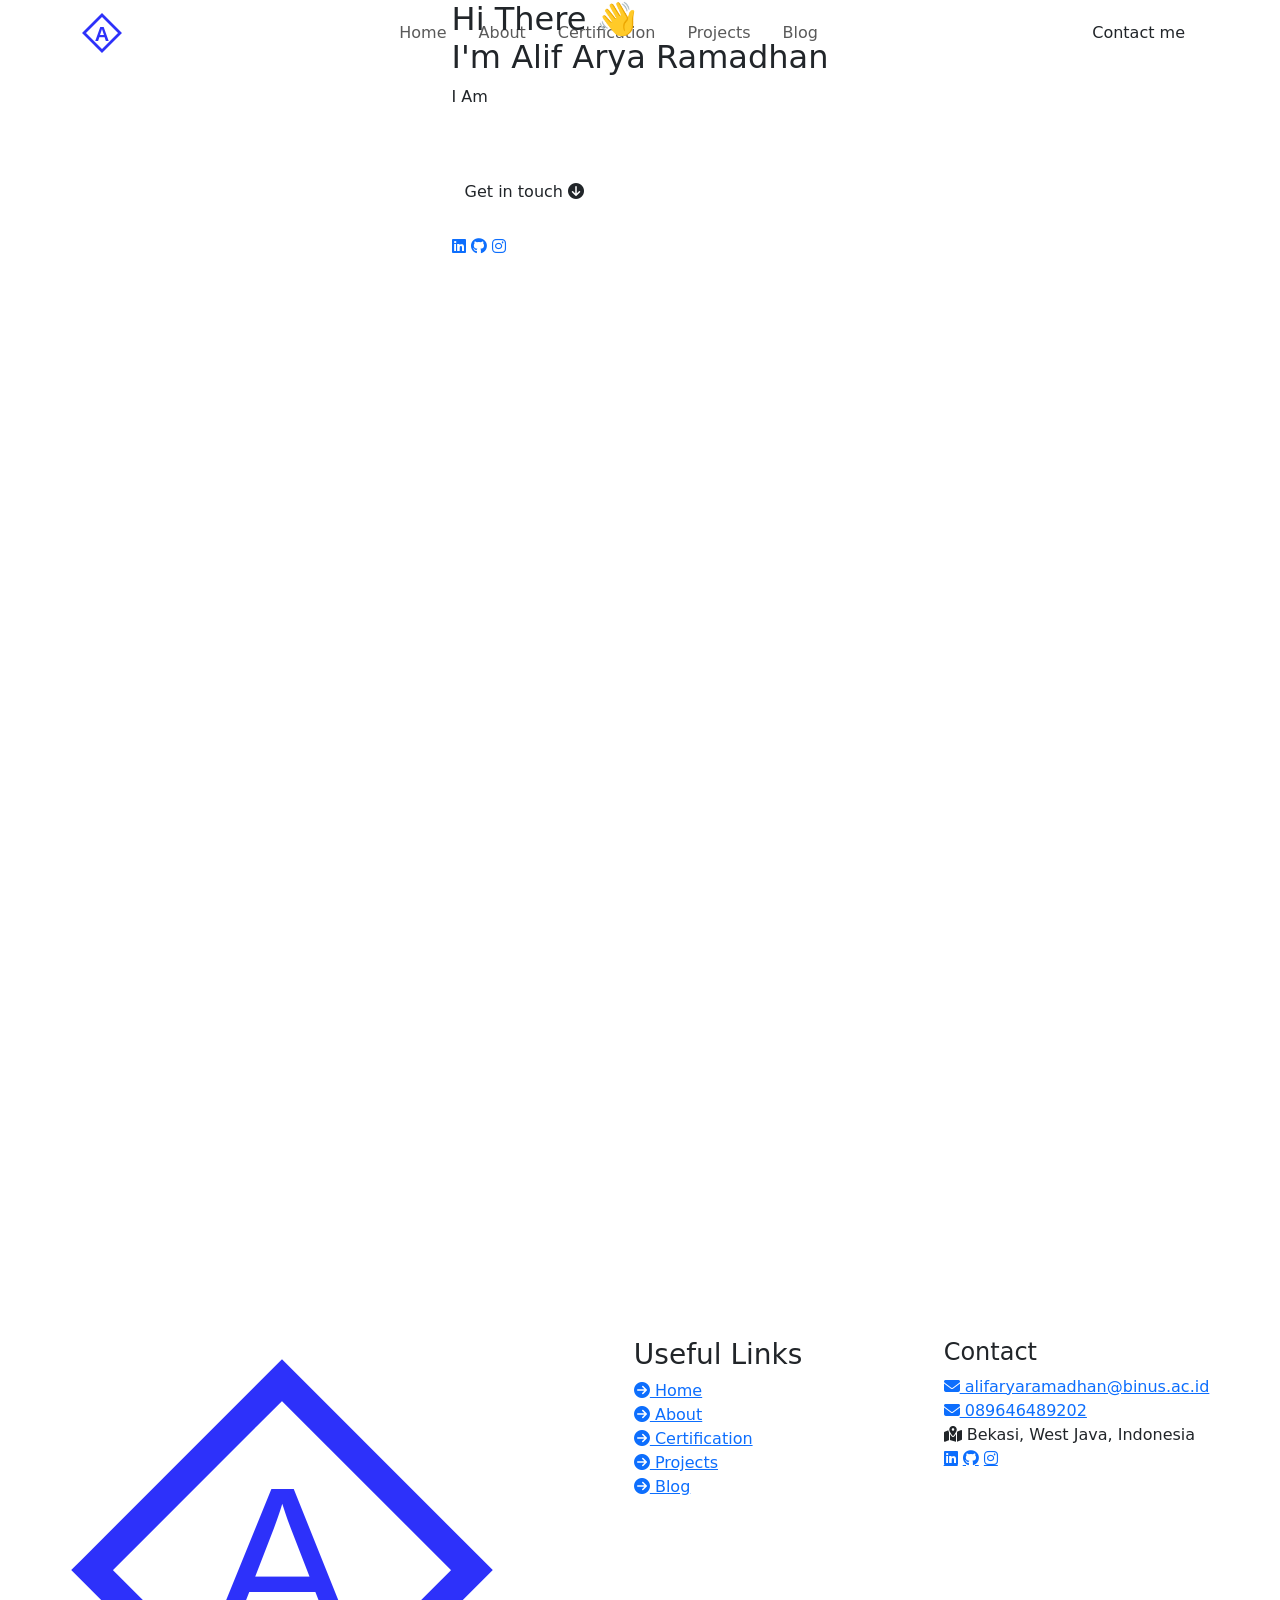
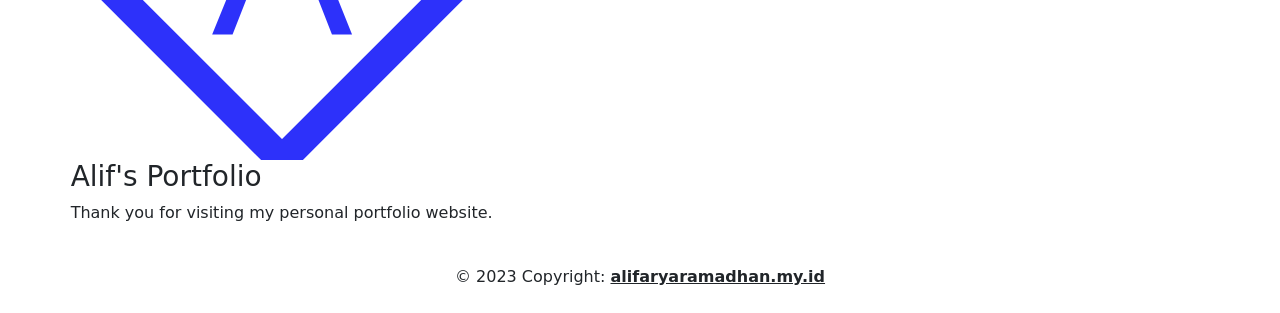
==== index.html @ 4ab0eb68 "Initial portfolio upload" ====
<!DOCTYPE html>
<html lang="en">
  <head>
    <meta charset="utf-8" />
    <meta name="viewport" content="width=device-width, initial-scale=1" />
    <meta
      name="keywords"
      content="Alifarya, Alif Arya, Ramadhan, portfolio, personal portfolio, portfolio design, portfolio website"
    />
    <meta
      name="description"
      content="Welcome to Alif's Portfolio. Front-End Web Developer, UI/UX Designer and Content Creator"
    />
    <link
      href="https://cdn.jsdelivr.net/npm/bootstrap@5.3.0-alpha1/dist/css/bootstrap.min.css"
      rel="stylesheet"
      integrity="sha384-GLhlTQ8iRABdZLl6O3oVMWSktQOp6b7In1Zl3/Jr59b6EGGoI1aFkw7cmDA6j6gD"
      crossorigin="anonymous"
    />
    <link rel="stylesheet" href="src/style.css" />
    <link
      rel="stylesheet"
      href="https://cdnjs.cloudflare.com/ajax/libs/font-awesome/6.2.1/css/all.min.css"
      integrity="sha512-MV7K8+y+gLIBoVD59lQIYicR65iaqukzvf/nwasF0nqhPay5w/9lJmVM2hMDcnK1OnMGCdVK+iQrJ7lzPJQd1w=="
      crossorigin="anonymous"
      referrerpolicy="no-referrer"
    />
    <link rel="stylesheet" href="https://unpkg.com/aos@next/dist/aos.css" />
    <link id="favicon" rel="shortcut icon" href="./assets/img/sdcicon.svg" />
    <title>Alif Arya Ramadhan</title>
  </head>
  <body class="click-trigger">
    <nav
      class="navbar d-flex w-100 position-fixed navbar-expand-lg navbar-light bg-transparent"
    >
      <div class="container">
        <a class="navbar-brand" href="">
          <svg
            id="icon-bg"
            width="40"
            height="40"
            viewBox="0 0 100 100"
            xmlns="http://www.w3.org/2000/svg"
          >
            <path
              id="icon-st"
              d="M5 50L50 5L95 50L50 95L5 50Z"
              stroke="#2D31FA"
              stroke-width="7"
              fill="white"
            />
            <text
              x="50%"
              y="58%"
              dominant-baseline="middle"
              text-anchor="middle"
              font-family="Arial"
              font-size="50"
              font-weight="bold"
              fill="#2D31FA"
            >
              A
            </text>
          </svg>
        </a>

        <button
          class="navbar-toggler position-relative collapsed"
          type="button"
          data-bs-toggle="collapse"
          data-bs-target="#navbarNav"
          aria-controls="navbarNav"
          aria-expanded="false"
          aria-label="Toggle navigation"
        >
          <span class="toggler-icon d-block top-bar"></span>
          <span class="toggler-icon d-block middle-bar"></span>
          <span class="toggler-icon d-block bottom-bar"></span>
        </button>
        <div class="collapse navbar-collapse" id="navbarNav">
          <ul class="navbar-nav mx-auto">
            <li class="nav-item mx-2">
              <a class="nav-link" href="#home">Home</a>
            </li>
            <li class="nav-item mx-2">
              <a class="nav-link" href="#about">About</a>
            </li>
            <li class="nav-item mx-2">
              <a class="nav-link" href="#certification">Certification</a>
            </li>
            <li class="nav-item mx-2">
              <a class="nav-link" href="#project">Projects</a>
            </li>
            <li class="nav-item mx-2">
              <a
                class="nav-link"
                target="_blank"
                href="https://blog.alifaryaramadhan.my.id"
                >Blog</a
              >
            </li>
          </ul>
          <form>
            <a
              class="btn"
              href="mailto:alif.ramadhan003@binus.ac.id"
              rel="noopener noreferrer"
              target="_blank"
              type="button"
              >Contact me</a
            >
          </form>
        </div>
      </div>
    </nav>

    <section
      class="home d-flex position-relative align-items-center justify-content-center"
      id="home"
    >
      <div id="particles-js" class="position-absolute"></div>
      <div class="content d-flex flex-wrap flex-row">
        <div class="intro">
          <h2>
            Hi There 👋<br />
            I'm
            <span>Alif</span>
            Arya Ramadhan
          </h2>
          <p>I Am <span class="typing-text"></span></p>
          <a href="#contact" class="btn mt-5 mb-0">
            <span>Get in touch</span>
            <i class="fas fa-arrow-circle-down"></i>
          </a>
          <div class="socials mt-4 position-relative">
            <ul class="social-icons my-0 px-0">
              <li class="d-inline-block">
                <a
                  class="linkedin d-inline-block"
                  aria-label="LinkedIn"
                  href="https://www.linkedin.com/in/alif-arya-ramadhan-743528249/"
                  target="_blank"
                >
                  <i class="fab fa-linkedin"></i>
                </a>
              </li>
              <li class="d-inline-block">
                <a
                  class="github d-inline-block"
                  aria-label="GitHub"
                  href="https://github.com/Alifarya31"
                  target="_blank"
                >
                  <i class="fab fa-github"></i>
                </a>
              </li>
              <li class="d-inline-block">
                <a
                  class="instagram d-inline-block"
                  aria-label="Instagram"
                  href="https://www.instagram.com/alifaryaramdhan"
                  target="_blank"
                >
                  <i class="fab fa-instagram"></i>
                </a>
              </li>
            </ul>
          </div>
        </div>
        <div class="image">
          <img draggable="false" src="assets/img/profile.png" alt="" />
        </div>
      </div>
    </section>

    <section class="about" id="about">
      <div class="container d-flex flex-column">
        <div class="title" data-aos="fade-down" data-aos-duration="1000">
          <h2 class="text-center">
            <i class="fas fa-user-alt"></i>
            About
            <span>Me</span>
          </h2>
        </div>
        <div class="content d-flex align-items-center justify-content-center">
          <div class="image" data-aos="fade-right" data-aos-duration="1000">
            <img src="assets/img/profile.png" draggable="false" />
          </div>
          <div class="intro" data-aos="fade-left" data-aos-duration="1000">
            <h3>I'm Alip</h3>
            <span class="tagline">Front-End Web Developer</span>
            <p>
              Now, I'm 19 years old. I'm based in Bekasi, West Java, Indonesia.
              I'm graduated from senior high school majoring in Software
              Engineering. I'm very passionate about improving my coding skills,
              UI/UX Design & developing websites. I'm working for myself and
              freelancing to improve my skills. I like creating interactive
              websites.
            </p>
            <div class="hire-me">
              <p>
                <span>
                  <i class="fa fa-envelope"></i>
                  Email :
                </span>
                alifaryaramadhan@binus.ac.id
              </p>
              <p>
                <span>
                  <i class="fa fa-map-marked"></i>
                  Place :
                </span>
                Bekasi, West Java, Indonesia
              </p>
            </div>
            <div class="cv-btn d-flex flex-column">
              <a href="#skills" class="btn btn-outline-primary">
                <span>Skills & Abilitties</span>
                <i class="fas fa-arrow-circle-down"></i>
              </a>
              <a href="#" class="btn btn-outline-primary">
                <span>Download CV</span>
                <i class="fas fa-download"></i>
              </a>
            </div>
          </div>
        </div>
      </div>
      <div class="skills d-flex flex-column" id="skills">
        <div class="container d-flex flex-column">
          <div class="title" data-aos="fade-down" data-aos-duration="1000">
            <h2>
              <i class="fas fa-laptop-code"></i>
              Skills & Abilitties
            </h2>
          </div>
          <div
            class="box d-flex flex-column align-items-center justify-content-center"
            data-aos="fade-left"
            data-aos-duration="1000"
          >
            <h3>Front-End Web <span>Developer</span></h3>
            <div class="image">
              <img
                draggable="false"
                src="assets/img/skills/icons8-html-5.svg"
                alt="HTML5"
              />
              <img
                draggable="false"
                src="assets/img/skills/icons8-css3.svg"
                alt="CSS3"
              />
              <img
                draggable="false"
                src="assets/img/skills/icons8-javascript.svg"
                alt="JS"
              />
              <img
                draggable="false"
                src="assets/img/skills/icons8-node-js.svg"
                alt="Node-JS"
              />
              <img
                draggable="false"
                src="assets/img/skills/icons8-bootstrap.svg"
                alt="Bootstrap"
              />
              <!-- <img
                draggable="false"
                src="assets/img/skills/icons8-sublime-text.svg"
                alt="Sublime-text"
              /> -->
              <img
                draggable="false"
                src="assets/img/skills/icons8-react.svg"
                alt="VSCode"
              />
              <img
                draggable="false"
                src="assets/img/skills/icons8-visual-studio.svg"
                alt="VSCode"
              />
              <img
                draggable="false"
                src="assets/img/skills/icons8-github.svg"
                alt="Github"
              />
              <img
                draggable="false"
                src="assets/img/skills/vercel.svg"
                alt=""
              />
              <img
                draggable="false"
                src="assets/img/skills/icons8-jquery.svg"
                alt=""
              />
            </div>
          </div>
          <div class="box" data-aos="fade-right" data-aos-duration="1000">
            <h3>UI/UX <span>Designer</span></h3>
            <div class="image">
              <img
                draggable="false"
                src="assets/img/skills/icons8-figma.svg"
                alt="Figma"
              />
              <!-- <img
                draggable="false"
                src="assets/img/skills/icons8-sketch.svg"
                alt="Sketch"
              /> -->
            </div>
          </div>
          <div class="box" data-aos="fade-left" data-aos-duration="1000">
            <h3>Content <span>Creator</span></h3>
            <div class="image">
              <!-- <img
                draggable="false"
                src="assets/img/skills/icons8-adobe-premiere-pro.svg"
                alt="Premiere Pro"
              /> -->
              <!-- <img
                draggable="false"
                src="assets/img/skills/icons8-adobe-photoshop.svg"
                alt="Photoshop"
              />
              <img
                draggable="false"
                src="assets/img/skills/icons8-youtube.svg"
                alt="Youtube"
              /> -->
              <img
                draggable="false"
                src="assets/img/skills/icons8-tiktok.svg"
                alt="Tiktok"
              />
            </div>
          </div>
        </div>
      </div>
    </section>
    <section
      class="certification d-flex flex-column align-items-center justify-content-center"
      id="certification"
    >
      <div class="title" data-aos="fade-down" data-aos-duration="1000">
        <h2 class="text-center">
          <i class="fa fa-certificate"></i>
          Certification
        </h2>
      </div>
      <div class="content d-flex flex-wrap justify-content-center">
        <!-- <div class="box" data-aos="zoom-in" data-aos-duration="2000"> <img
                draggable="false" src="assets/img/certification/uiux skillsacademy.jpg" alt=""/>
                <div class="description"> <h3> Designing the visual appearance of the website
                (UI Design) with Figma for website designers </h3> <p>By <span>Skill Academy x
                Prakerja</span> </p> <div class="credentials"> <a target="_blank"
                href="https://skillacademy.com/sertifikat/9Y4A6M5YDSZ72E"> view credentials <i
                class="fas fa-angle-right"></i> </a> </div> </div> </div> -->
      </div>
      <div class="loadmore-btn my-5" data-aos="fade-down">
        <a href="#certifications" class="btn btn-outline-primary">Load More </a>
      </div>
    </section>

    <section class="project" id="project">
      <div
        class="container d-flex flex-wrap justify-content-center align-items-center"
      >
        <div class="title" data-aos="fade-down" data-aos-duration="1000">
          <h2 class="text-center">
            <i class="fa fa-laptop-code"></i>
            Projects
          </h2>
        </div>
        <div
          class="content d-flex flex-row flex-wrap align-items-center justify-content-center"
          data-aos="fade-down"
        >
          <!-- <div class="cards"> <img draggable="false"
                    src="/assets/img/project/form.png" alt=""/> <div class="container"> <div
                    class="tag"> <h3>Form Website</h3> <h5>HTML & CSS</h5> </div> <div class="desc">
                    <p> This is my first project. I Learn in freecodecamp to make form website using
                    HTML & CSS </p> <div class="btns d-flex justify-content-sm-around"> <a
                    href="https://Alifarya31.github.io/Survey-Form/" class="btn" target="_blank">
                    <i class="fas fa-eye"></i> Demo</a > <a
                    href="https://github.com/Alifarya31/Survey-Form" class="btn" target="_blank">
                    <i class="fas fa-code"></i>Code</a > </div> </div> </div> </div> -->
        </div>
        <div class="viewall-btn d-flex my-5">
          <a href="#project" class="btn btn-outline-light" data-aos="fade-down">
            <span>View All</span>
            <i class="fas fa-angle-right"></i>
          </a>
        </div>
      </div>
    </section>

    <section
      id="contact"
      class="contact d-flex flex-column align-items-center justify-content-center text-center"
    >
      <h2 class="title" data-aos="fade-down" data-aos-duration="1000">
        Get In <span>Touch</span>
      </h2>
      <p data-aos="fade-down" data-aos-duration="1000">
        Although I’m not currently looking for any new opportunities, my inbox
        is always open. Whether you have a question or just want to say hi, I’ll
        try my best to get back to you!
      </p>
      <a
        data-aos="fade-down"
        data-aos-duration="1000"
        class="email-link btn btn-outline-primary"
        href="mailto:alifaryaramadhan@binus.ac.id"
        rel="noopener noreferrer"
        target="_blank"
        >Say Hello
        <i class="fa fa-envelope"></i>
      </a>
    </section>

    <footer id="footer" class="footer d-flex flex-column">
      <div class="top d-flex justify-content-sm-around">
        <div class="content d-flex flex-column">
          <img src="assets/img/sdcicon.svg" alt="sdcicon" />
          <h3>Alif's Portfolio</h3>
          <p>Thank you for visiting my personal portfolio website.</p>
        </div>
        <div class="content d-flex flex-column">
          <h3>Useful Links</h3>
          <a href="#home">
            <i class="fa fa-arrow-circle-right"></i>
            Home</a
          >
          <a href="#about">
            <i class="fa fa-arrow-circle-right"></i>
            About</a
          >
          <a href="#certification">
            <i class="fa fa-arrow-circle-right"></i>
            Certification</a
          >
          <a href="#project">
            <i class="fa fa-arrow-circle-right"></i>
            Projects</a
          >
          <a href="https://blog.alifaryaramadhan.my.id">
            <i class="fa fa-arrow-circle-right"></i>
            Blog</a
          >
        </div>
        <div class="content d-flex flex-column">
          <h4>Contact</h4>
          <a
            href="mailto:alif.ramadhan003@binus.ac.id"
            rel="noopener noreferrer"
            target="_blank"
          >
            <i class="fas fa-envelope"></i>
            alifaryaramadhan@binus.ac.id</a
          >
          <a
            href="https://wa.me/089646489202"
            rel="noopener noreferrer"
            target="_blank"
          >
            <i class="fas fa-envelope"></i>
            089646489202</a
          >
          <a>
            <i class="fas fa-map-marked-alt"></i>
            Bekasi, West Java, Indonesia
          </a>
          <div class="socials">
            <a
              href="https://www.linkedin.com/in/alif-arya-ramadhan-743528249/"
              class="fab fa-linkedin"
              aria-label="LinkedIn"
              target="_blank"
            ></a>
            <a
              href="https://github.com/alifarya31"
              class="fab fa-github"
              aria-label="GitHub"
              target="_blank"
            ></a>
            <a
              href="https://instagram.com/Alifaryaramdhan"
              class="fab fa-instagram"
              aria-label="Instagram"
              target="_blank"
            ></a>
          </div>
        </div>
      </div>
      <div class="bottom">
        <div class="text-center p-4">
          © 2023 Copyright:
          <a class="text-reset fw-bold" href="https://alifaryaramadhan.my.id/"
            >alifaryaramadhan.my.id</a
          >
        </div>
      </div>
    </footer>

    <!-- cdn script js-->
    <script
      src="https://cdnjs.cloudflare.com/ajax/libs/typed.js/2.0.5/typed.min.js"
      integrity="sha512-1KbKusm/hAtkX5FScVR5G36wodIMnVd/aP04af06iyQTkD17szAMGNmxfNH+tEuFp3Og/P5G32L1qEC47CZbUQ=="
      crossorigin="anonymous"
      referrerpolicy="no-referrer"
    ></script>
    <script
      src="https://cdn.jsdelivr.net/npm/bootstrap@5.3.0-alpha1/dist/js/bootstrap.bundle.min.js"
      integrity="sha384-w76AqPfDkMBDXo30jS1Sgez6pr3x5MlQ1ZAGC+nuZB+EYdgRZgiwxhTBTkF7CXvN"
      crossorigin="anonymous"
    ></script>
    <script
      src="https://code.jquery.com/jquery-3.6.3.js"
      integrity="sha256-nQLuAZGRRcILA+6dMBOvcRh5Pe310sBpanc6+QBmyVM="
      crossorigin="anonymous"
    ></script>
    <script src="https://unpkg.com/scrollreveal"></script>
    <script src="https://unpkg.com/aos@next/dist/aos.js"></script>

    <!-- main script js -->
    <script src="src/particle.js"></script>
    <script src="src/app.js"></script>
    <script src="src/script.js"></script>
  </body>
</html>
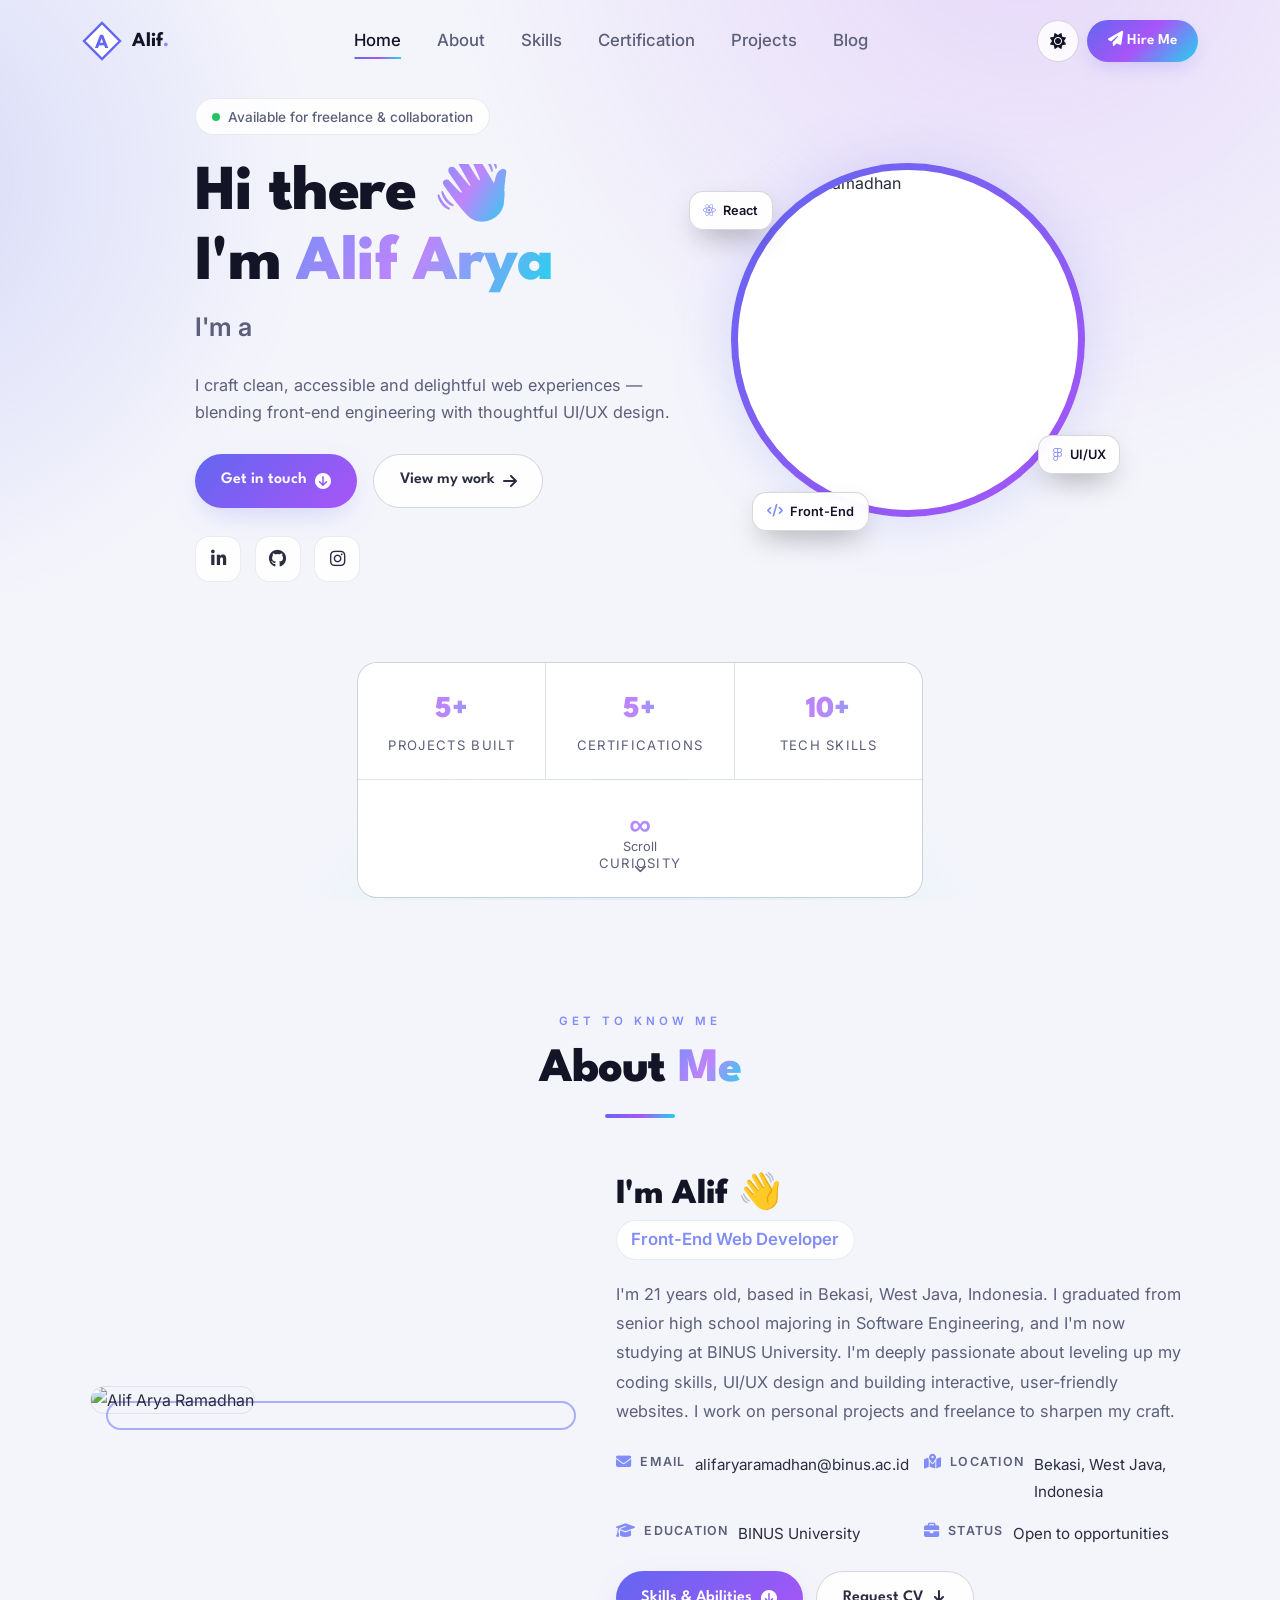
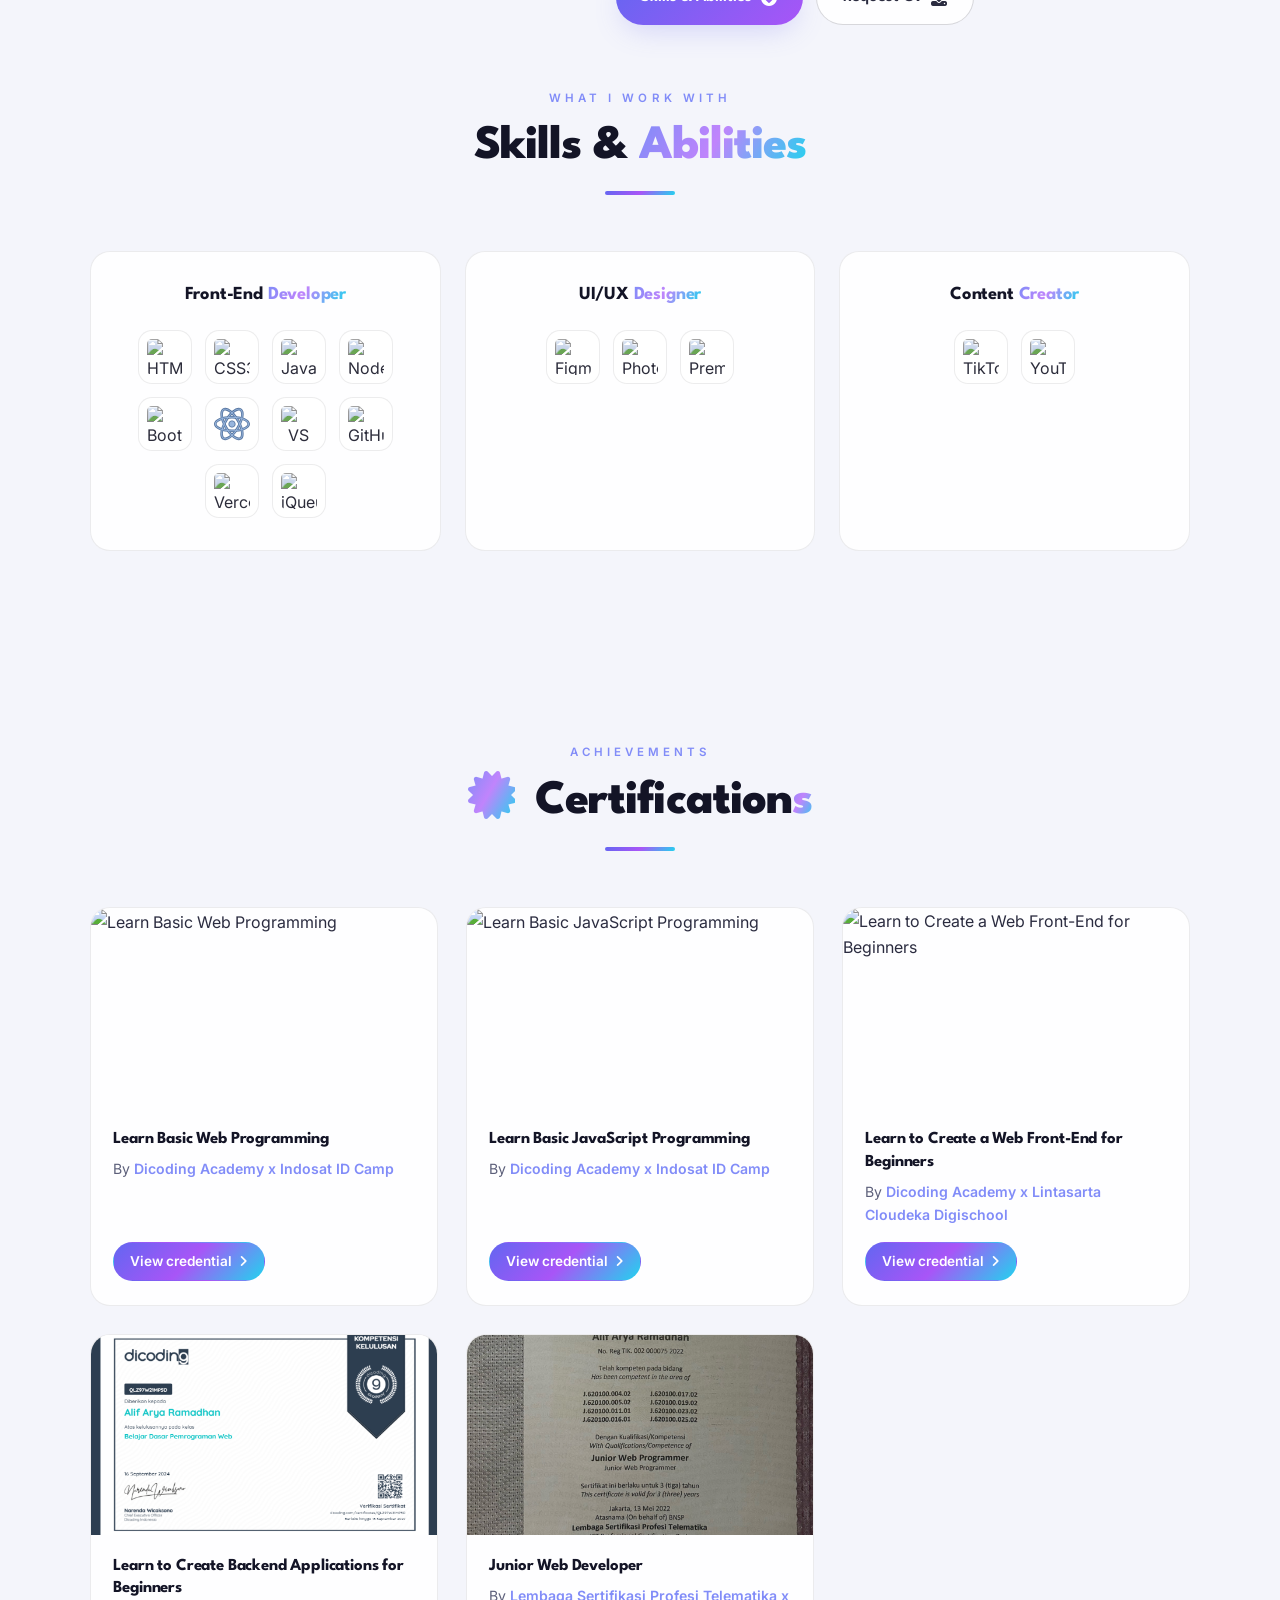
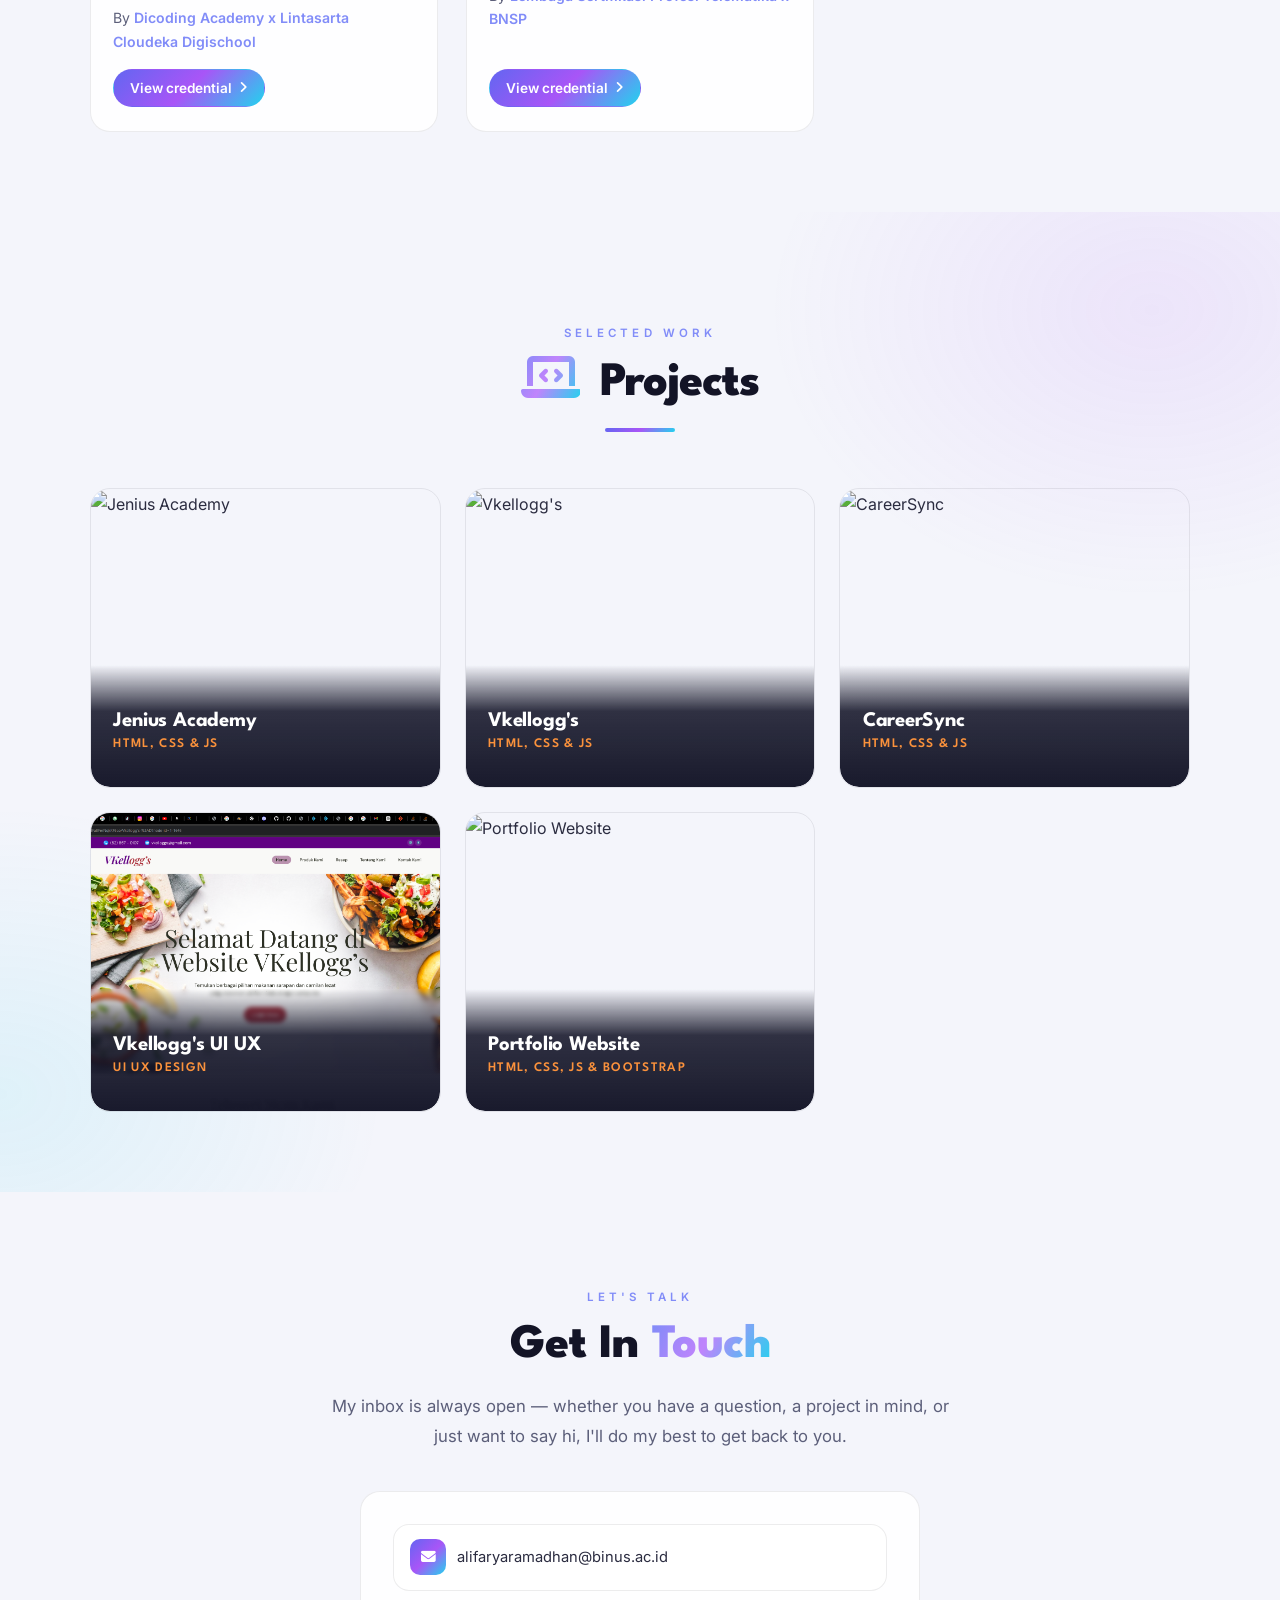
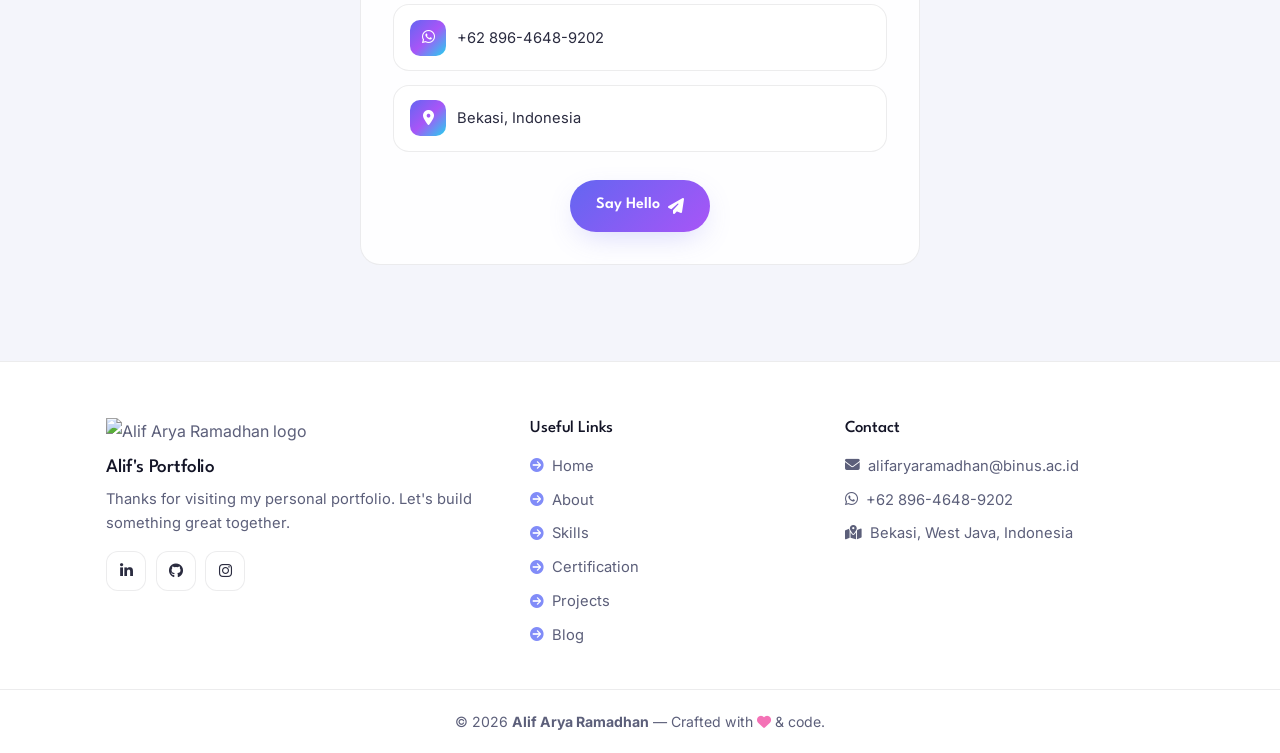
==== commit 6ee3f739: "Update konten, styling, dan data portofolio - Perubahan pada index.html, src/style.css, src/script.j" ====
--- a/index.html
+++ b/index.html
@@ -1,16 +1,24 @@
 <!DOCTYPE html>
-<html lang="en">
+<html lang="en" data-theme="dark">
   <head>
     <meta charset="utf-8" />
     <meta name="viewport" content="width=device-width, initial-scale=1" />
     <meta
       name="keywords"
-      content="Alifarya, Alif Arya, Ramadhan, portfolio, personal portfolio, portfolio design, portfolio website"
+      content="Alif Arya Ramadhan, Alifarya, portfolio, front-end developer, UI UX designer, content creator, web developer Indonesia"
     />
     <meta
       name="description"
-      content="Welcome to Alif's Portfolio. Front-End Web Developer, UI/UX Designer and Content Creator"
+      content="Alif Arya Ramadhan — Front-End Web Developer, UI/UX Designer & Content Creator based in Bekasi, Indonesia. Explore my projects, certifications and skills."
     />
+    <meta name="author" content="Alif Arya Ramadhan" />
+    <meta property="og:title" content="Alif Arya Ramadhan — Portfolio" />
+    <meta
+      property="og:description"
+      content="Front-End Web Developer, UI/UX Designer & Content Creator."
+    />
+    <meta property="og:type" content="website" />
+
     <link
       href="https://cdn.jsdelivr.net/npm/bootstrap@5.3.0-alpha1/dist/css/bootstrap.min.css"
       rel="stylesheet"
@@ -26,15 +34,17 @@
       referrerpolicy="no-referrer"
     />
     <link rel="stylesheet" href="https://unpkg.com/aos@next/dist/aos.css" />
-    <link id="favicon" rel="shortcut icon" href="./assets/img/sdcicon.svg" />
-    <title>Alif Arya Ramadhan</title>
+    <link id="favicon" rel="shortcut icon" href="./assets/img/aaricon.svg" />
+    <title>Alif Arya Ramadhan — Front-End Developer & UI/UX Designer</title>
   </head>
   <body class="click-trigger">
+    <div class="scroll-progress" id="scrollProgress"></div>
+
     <nav
       class="navbar d-flex w-100 position-fixed navbar-expand-lg navbar-light bg-transparent"
     >
       <div class="container">
-        <a class="navbar-brand" href="">
+        <a class="navbar-brand" href="#home">
           <svg
             id="icon-bg"
             width="40"
@@ -45,8 +55,8 @@
             <path
               id="icon-st"
               d="M5 50L50 5L95 50L50 95L5 50Z"
-              stroke="#2D31FA"
-              stroke-width="7"
+              stroke="#6366f1"
+              stroke-width="6"
               fill="white"
             />
             <text
@@ -54,18 +64,19 @@
               y="58%"
               dominant-baseline="middle"
               text-anchor="middle"
-              font-family="Arial"
+              font-family="League Spartan, Arial"
               font-size="50"
               font-weight="bold"
-              fill="#2D31FA"
+              fill="#6366f1"
             >
               A
             </text>
           </svg>
+          <span>Alif<span style="color: var(--primary-2)">.</span></span>
         </a>
 
         <button
-          class="navbar-toggler position-relative collapsed"
+          class="navbar-toggler position-relative collapsed d-lg-none"
           type="button"
           data-bs-toggle="collapse"
           data-bs-target="#navbarNav"
@@ -77,436 +88,385 @@
           <span class="toggler-icon d-block middle-bar"></span>
           <span class="toggler-icon d-block bottom-bar"></span>
         </button>
+
         <div class="collapse navbar-collapse" id="navbarNav">
           <ul class="navbar-nav mx-auto">
-            <li class="nav-item mx-2">
-              <a class="nav-link" href="#home">Home</a>
-            </li>
-            <li class="nav-item mx-2">
+            <li class="nav-item">
+              <a class="nav-link active" href="#home">Home</a>
+            </li>
+            <li class="nav-item">
               <a class="nav-link" href="#about">About</a>
             </li>
-            <li class="nav-item mx-2">
+            <li class="nav-item">
+              <a class="nav-link" href="#skills">Skills</a>
+            </li>
+            <li class="nav-item">
               <a class="nav-link" href="#certification">Certification</a>
             </li>
-            <li class="nav-item mx-2">
+            <li class="nav-item">
               <a class="nav-link" href="#project">Projects</a>
             </li>
-            <li class="nav-item mx-2">
+            <li class="nav-item">
               <a
                 class="nav-link"
                 target="_blank"
+                rel="noopener noreferrer"
                 href="https://blog.alifaryaramadhan.my.id"
                 >Blog</a
               >
             </li>
           </ul>
-          <form>
+          <div class="d-flex align-items-center gap-2 mt-3 mt-lg-0">
+            <button
+              class="theme-toggle"
+              id="themeToggle"
+              type="button"
+              aria-label="Toggle color theme"
+            >
+              <i class="fas fa-moon icon-moon"></i>
+              <i class="fas fa-sun icon-sun"></i>
+            </button>
             <a
-              class="btn"
-              href="mailto:alif.ramadhan003@binus.ac.id"
+              class="nav-cta"
+              href="mailto:alifaryaramadhan@binus.ac.id"
               rel="noopener noreferrer"
-              target="_blank"
-              type="button"
-              >Contact me</a
             >
-          </form>
+              <i class="fas fa-paper-plane"></i> Hire Me
+            </a>
+          </div>
         </div>
       </div>
     </nav>
 
-    <section
-      class="home d-flex position-relative align-items-center justify-content-center"
-      id="home"
-    >
+    <!-- ================= HOME / HERO ================= -->
+    <section class="home" id="home">
       <div id="particles-js" class="position-absolute"></div>
       <div class="content d-flex flex-wrap flex-row">
         <div class="intro">
+          <span class="greeting">
+            <span class="dot"></span> Available for freelance &amp; collaboration
+          </span>
           <h2>
-            Hi There 👋<br />
-            I'm
-            <span>Alif</span>
-            Arya Ramadhan
+            Hi there <span>👋</span><br />
+            I'm <span id="heroName">Alif Arya</span>
           </h2>
-          <p>I Am <span class="typing-text"></span></p>
-          <a href="#contact" class="btn mt-5 mb-0">
-            <span>Get in touch</span>
-            <i class="fas fa-arrow-circle-down"></i>
-          </a>
-          <div class="socials mt-4 position-relative">
-            <ul class="social-icons my-0 px-0">
-              <li class="d-inline-block">
-                <a
-                  class="linkedin d-inline-block"
-                  aria-label="LinkedIn"
-                  href="https://www.linkedin.com/in/alif-arya-ramadhan-743528249/"
-                  target="_blank"
-                >
-                  <i class="fab fa-linkedin"></i>
-                </a>
-              </li>
-              <li class="d-inline-block">
-                <a
-                  class="github d-inline-block"
-                  aria-label="GitHub"
-                  href="https://github.com/Alifarya31"
-                  target="_blank"
-                >
-                  <i class="fab fa-github"></i>
-                </a>
-              </li>
-              <li class="d-inline-block">
-                <a
-                  class="instagram d-inline-block"
-                  aria-label="Instagram"
-                  href="https://www.instagram.com/alifaryaramdhan"
-                  target="_blank"
-                >
-                  <i class="fab fa-instagram"></i>
-                </a>
-              </li>
-            </ul>
-          </div>
-        </div>
+          <p class="role">
+            <span style="color: var(--text-muted)">I'm a</span>
+            <span class="typing-text"></span>
+          </p>
+          <p class="lead-mini">
+            I craft clean, accessible and delightful web experiences — blending
+            front-end engineering with thoughtful UI/UX design.
+          </p>
+          <div class="cta-row">
+            <a href="#contact" class="btn-gradient">
+              <span>Get in touch</span>
+              <i class="fas fa-arrow-circle-down"></i>
+            </a>
+            <a href="#project" class="btn-ghost">
+              <span>View my work</span>
+              <i class="fas fa-arrow-right"></i>
+            </a>
+          </div>
+          <ul class="social-icons">
+            <li>
+              <a
+                class="linkedin"
+                aria-label="LinkedIn"
+                href="https://www.linkedin.com/in/alif-arya-ramadhan-743528249/"
+                target="_blank"
+                rel="noopener noreferrer"
+              >
+                <i class="fab fa-linkedin-in"></i>
+              </a>
+            </li>
+            <li>
+              <a
+                class="github"
+                aria-label="GitHub"
+                href="https://github.com/Alifarya31"
+                target="_blank"
+                rel="noopener noreferrer"
+              >
+                <i class="fab fa-github"></i>
+              </a>
+            </li>
+            <li>
+              <a
+                class="instagram"
+                aria-label="Instagram"
+                href="https://www.instagram.com/alifaryaramdhan"
+                target="_blank"
+                rel="noopener noreferrer"
+              >
+                <i class="fab fa-instagram"></i>
+              </a>
+            </li>
+          </ul>
+        </div>
+
         <div class="image">
-          <img draggable="false" src="assets/img/profile.png" alt="" />
-        </div>
-      </div>
+          <img draggable="false" src="assets/img/profile.png" alt="Alif Arya Ramadhan" />
+          <span class="float-badge b1"><i class="fab fa-react"></i> React</span>
+          <span class="float-badge b2"><i class="fab fa-figma"></i> UI/UX</span>
+          <span class="float-badge b3"><i class="fas fa-code"></i> Front-End</span>
+        </div>
+      </div>
+
+      <div class="stats-strip">
+        <div class="stat">
+          <div class="num" data-count="5">0</div>
+          <div class="label">Projects Built</div>
+        </div>
+        <div class="stat">
+          <div class="num" data-count="5">0</div>
+          <div class="label">Certifications</div>
+        </div>
+        <div class="stat">
+          <div class="num" data-count="10">0</div>
+          <div class="label">Tech Skills</div>
+        </div>
+        <div class="stat">
+          <div class="num">∞</div>
+          <div class="label">Curiosity</div>
+        </div>
+      </div>
+
+      <a href="#about" class="scroll-hint" aria-label="Scroll down">
+        <span>Scroll</span>
+        <i class="fas fa-chevron-down"></i>
+      </a>
     </section>
 
-    <section class="about" id="about">
-      <div class="container d-flex flex-column">
-        <div class="title" data-aos="fade-down" data-aos-duration="1000">
-          <h2 class="text-center">
-            <i class="fas fa-user-alt"></i>
-            About
-            <span>Me</span>
-          </h2>
-        </div>
-        <div class="content d-flex align-items-center justify-content-center">
-          <div class="image" data-aos="fade-right" data-aos-duration="1000">
-            <img src="assets/img/profile.png" draggable="false" />
-          </div>
-          <div class="intro" data-aos="fade-left" data-aos-duration="1000">
-            <h3>I'm Alip</h3>
+    <!-- ================= ABOUT ================= -->
+    <section class="about section" id="about">
+      <div class="container">
+        <span class="section-eyebrow">Get to know me</span>
+        <h2 class="section-title" data-aos="fade-down">
+          About <span>Me</span>
+        </h2>
+        <div class="section-divider"></div>
+
+        <div class="about-grid">
+          <div class="about-image" data-aos="fade-right" data-aos-duration="900">
+            <div class="frame"></div>
+            <img src="assets/img/profile.png" alt="Alif Arya Ramadhan" draggable="false" />
+          </div>
+          <div class="intro" data-aos="fade-left" data-aos-duration="900">
+            <h3>I'm Alif 👋</h3>
             <span class="tagline">Front-End Web Developer</span>
             <p>
-              Now, I'm 19 years old. I'm based in Bekasi, West Java, Indonesia.
-              I'm graduated from senior high school majoring in Software
-              Engineering. I'm very passionate about improving my coding skills,
-              UI/UX Design & developing websites. I'm working for myself and
-              freelancing to improve my skills. I like creating interactive
-              websites.
+              I'm <span id="age">19</span> years old, based in Bekasi, West Java,
+              Indonesia. I graduated from senior high school majoring in Software
+              Engineering, and I'm now studying at BINUS University. I'm deeply
+              passionate about leveling up my coding skills, UI/UX design and
+              building interactive, user-friendly websites. I work on personal
+              projects and freelance to sharpen my craft.
             </p>
             <div class="hire-me">
               <p>
-                <span>
-                  <i class="fa fa-envelope"></i>
-                  Email :
-                </span>
-                alifaryaramadhan@binus.ac.id
+                <i class="fa fa-envelope"></i>
+                <span><strong>Email</strong>alifaryaramadhan@binus.ac.id</span>
               </p>
               <p>
-                <span>
-                  <i class="fa fa-map-marked"></i>
-                  Place :
-                </span>
-                Bekasi, West Java, Indonesia
+                <i class="fa fa-map-marked-alt"></i>
+                <span><strong>Location</strong>Bekasi, West Java, Indonesia</span>
+              </p>
+              <p>
+                <i class="fa fa-graduation-cap"></i>
+                <span><strong>Education</strong>BINUS University</span>
+              </p>
+              <p>
+                <i class="fa fa-briefcase"></i>
+                <span><strong>Status</strong>Open to opportunities</span>
               </p>
             </div>
-            <div class="cv-btn d-flex flex-column">
-              <a href="#skills" class="btn btn-outline-primary">
-                <span>Skills & Abilitties</span>
+            <div class="cv-btn">
+              <a href="#skills" class="btn-gradient">
+                <span>Skills &amp; Abilities</span>
                 <i class="fas fa-arrow-circle-down"></i>
               </a>
-              <a href="#" class="btn btn-outline-primary">
-                <span>Download CV</span>
+              <a href="mailto:alifaryaramadhan@binus.ac.id?subject=Requesting%20CV" class="btn-ghost">
+                <span>Request CV</span>
                 <i class="fas fa-download"></i>
               </a>
             </div>
           </div>
         </div>
       </div>
-      <div class="skills d-flex flex-column" id="skills">
-        <div class="container d-flex flex-column">
-          <div class="title" data-aos="fade-down" data-aos-duration="1000">
-            <h2>
-              <i class="fas fa-laptop-code"></i>
-              Skills & Abilitties
-            </h2>
-          </div>
-          <div
-            class="box d-flex flex-column align-items-center justify-content-center"
-            data-aos="fade-left"
-            data-aos-duration="1000"
-          >
-            <h3>Front-End Web <span>Developer</span></h3>
-            <div class="image">
-              <img
-                draggable="false"
-                src="assets/img/skills/icons8-html-5.svg"
-                alt="HTML5"
-              />
-              <img
-                draggable="false"
-                src="assets/img/skills/icons8-css3.svg"
-                alt="CSS3"
-              />
-              <img
-                draggable="false"
-                src="assets/img/skills/icons8-javascript.svg"
-                alt="JS"
-              />
-              <img
-                draggable="false"
-                src="assets/img/skills/icons8-node-js.svg"
-                alt="Node-JS"
-              />
-              <img
-                draggable="false"
-                src="assets/img/skills/icons8-bootstrap.svg"
-                alt="Bootstrap"
-              />
-              <!-- <img
-                draggable="false"
-                src="assets/img/skills/icons8-sublime-text.svg"
-                alt="Sublime-text"
-              /> -->
-              <img
-                draggable="false"
-                src="assets/img/skills/icons8-react.svg"
-                alt="VSCode"
-              />
-              <img
-                draggable="false"
-                src="assets/img/skills/icons8-visual-studio.svg"
-                alt="VSCode"
-              />
-              <img
-                draggable="false"
-                src="assets/img/skills/icons8-github.svg"
-                alt="Github"
-              />
-              <img
-                draggable="false"
-                src="assets/img/skills/vercel.svg"
-                alt=""
-              />
-              <img
-                draggable="false"
-                src="assets/img/skills/icons8-jquery.svg"
-                alt=""
-              />
+
+      <!-- ================= SKILLS ================= -->
+      <div class="skills-wrap" id="skills">
+        <div class="container">
+          <span class="section-eyebrow">What I work with</span>
+          <h2 class="section-title" data-aos="fade-down">
+            Skills &amp; <span>Abilities</span>
+          </h2>
+          <div class="section-divider"></div>
+
+          <div class="skills-grid">
+            <div class="skill-card glass" data-aos="fade-up" data-aos-duration="800">
+              <h3>Front-End <span>Developer</span></h3>
+              <div class="image">
+                <img draggable="false" src="assets/img/skills/icons8-html-5.svg" alt="HTML5" title="HTML5" />
+                <img draggable="false" src="assets/img/skills/icons8-css3.svg" alt="CSS3" title="CSS3" />
+                <img draggable="false" src="assets/img/skills/icons8-javascript.svg" alt="JavaScript" title="JavaScript" />
+                <img draggable="false" src="assets/img/skills/icons8-node-js.svg" alt="Node.js" title="Node.js" />
+                <img draggable="false" src="assets/img/skills/icons8-bootstrap.svg" alt="Bootstrap" title="Bootstrap" />
+                <img draggable="false" src="assets/img/skills/icons8-react.svg" alt="React" title="React" />
+                <img draggable="false" src="assets/img/skills/icons8-visual-studio.svg" alt="VS Code" title="VS Code" />
+                <img draggable="false" src="assets/img/skills/icons8-github.svg" alt="GitHub" title="GitHub" />
+                <img draggable="false" src="assets/img/skills/vercel.svg" alt="Vercel" title="Vercel" />
+                <img draggable="false" src="assets/img/skills/icons8-jquery.svg" alt="jQuery" title="jQuery" />
+              </div>
             </div>
-          </div>
-          <div class="box" data-aos="fade-right" data-aos-duration="1000">
-            <h3>UI/UX <span>Designer</span></h3>
-            <div class="image">
-              <img
-                draggable="false"
-                src="assets/img/skills/icons8-figma.svg"
-                alt="Figma"
-              />
-              <!-- <img
-                draggable="false"
-                src="assets/img/skills/icons8-sketch.svg"
-                alt="Sketch"
-              /> -->
+
+            <div class="skill-card glass" data-aos="fade-up" data-aos-duration="800" data-aos-delay="120">
+              <h3>UI/UX <span>Designer</span></h3>
+              <div class="image">
+                <img draggable="false" src="assets/img/skills/icons8-figma.svg" alt="Figma" title="Figma" />
+                <img draggable="false" src="assets/img/skills/icons8-adobe-photoshop.svg" alt="Photoshop" title="Photoshop" />
+                <img draggable="false" src="assets/img/skills/icons8-adobe-premiere-pro.svg" alt="Premiere Pro" title="Premiere Pro" />
+              </div>
             </div>
-          </div>
-          <div class="box" data-aos="fade-left" data-aos-duration="1000">
-            <h3>Content <span>Creator</span></h3>
-            <div class="image">
-              <!-- <img
-                draggable="false"
-                src="assets/img/skills/icons8-adobe-premiere-pro.svg"
-                alt="Premiere Pro"
-              /> -->
-              <!-- <img
-                draggable="false"
-                src="assets/img/skills/icons8-adobe-photoshop.svg"
-                alt="Photoshop"
-              />
-              <img
-                draggable="false"
-                src="assets/img/skills/icons8-youtube.svg"
-                alt="Youtube"
-              /> -->
-              <img
-                draggable="false"
-                src="assets/img/skills/icons8-tiktok.svg"
-                alt="Tiktok"
-              />
+
+            <div class="skill-card glass" data-aos="fade-up" data-aos-duration="800" data-aos-delay="240">
+              <h3>Content <span>Creator</span></h3>
+              <div class="image">
+                <img draggable="false" src="assets/img/skills/icons8-tiktok.svg" alt="TikTok" title="TikTok" />
+                <img draggable="false" src="assets/img/skills/icons8-youtube.svg" alt="YouTube" title="YouTube" />
+              </div>
             </div>
           </div>
         </div>
       </div>
     </section>
-    <section
-      class="certification d-flex flex-column align-items-center justify-content-center"
-      id="certification"
-    >
-      <div class="title" data-aos="fade-down" data-aos-duration="1000">
-        <h2 class="text-center">
-          <i class="fa fa-certificate"></i>
-          Certification
-        </h2>
-      </div>
-      <div class="content d-flex flex-wrap justify-content-center">
-        <!-- <div class="box" data-aos="zoom-in" data-aos-duration="2000"> <img
-                draggable="false" src="assets/img/certification/uiux skillsacademy.jpg" alt=""/>
-                <div class="description"> <h3> Designing the visual appearance of the website
-                (UI Design) with Figma for website designers </h3> <p>By <span>Skill Academy x
-                Prakerja</span> </p> <div class="credentials"> <a target="_blank"
-                href="https://skillacademy.com/sertifikat/9Y4A6M5YDSZ72E"> view credentials <i
-                class="fas fa-angle-right"></i> </a> </div> </div> </div> -->
-      </div>
-      <div class="loadmore-btn my-5" data-aos="fade-down">
-        <a href="#certifications" class="btn btn-outline-primary">Load More </a>
+
+    <!-- ================= CERTIFICATION ================= -->
+    <section class="certification section" id="certification">
+      <span class="section-eyebrow">Achievements</span>
+      <h2 class="section-title" data-aos="fade-down">
+        <i class="fa fa-certificate"></i> Certification<span>s</span>
+      </h2>
+      <div class="section-divider"></div>
+      <div class="container">
+        <div class="content cert-grid">
+          <!-- Filled dynamically by script.js -->
+        </div>
       </div>
     </section>
 
-    <section class="project" id="project">
-      <div
-        class="container d-flex flex-wrap justify-content-center align-items-center"
-      >
-        <div class="title" data-aos="fade-down" data-aos-duration="1000">
-          <h2 class="text-center">
-            <i class="fa fa-laptop-code"></i>
-            Projects
-          </h2>
-        </div>
-        <div
-          class="content d-flex flex-row flex-wrap align-items-center justify-content-center"
-          data-aos="fade-down"
-        >
-          <!-- <div class="cards"> <img draggable="false"
-                    src="/assets/img/project/form.png" alt=""/> <div class="container"> <div
-                    class="tag"> <h3>Form Website</h3> <h5>HTML & CSS</h5> </div> <div class="desc">
-                    <p> This is my first project. I Learn in freecodecamp to make form website using
-                    HTML & CSS </p> <div class="btns d-flex justify-content-sm-around"> <a
-                    href="https://Alifarya31.github.io/Survey-Form/" class="btn" target="_blank">
-                    <i class="fas fa-eye"></i> Demo</a > <a
-                    href="https://github.com/Alifarya31/Survey-Form" class="btn" target="_blank">
-                    <i class="fas fa-code"></i>Code</a > </div> </div> </div> </div> -->
-        </div>
-        <div class="viewall-btn d-flex my-5">
-          <a href="#project" class="btn btn-outline-light" data-aos="fade-down">
-            <span>View All</span>
-            <i class="fas fa-angle-right"></i>
-          </a>
+    <!-- ================= PROJECTS ================= -->
+    <section class="project section" id="project">
+      <span class="section-eyebrow">Selected work</span>
+      <h2 class="section-title" data-aos="fade-down">
+        <i class="fa fa-laptop-code"></i> Projects
+      </h2>
+      <div class="section-divider"></div>
+      <div class="container">
+        <div class="content project-grid" data-aos="fade-up">
+          <!-- Filled dynamically by script.js -->
         </div>
       </div>
     </section>
 
-    <section
-      id="contact"
-      class="contact d-flex flex-column align-items-center justify-content-center text-center"
-    >
-      <h2 class="title" data-aos="fade-down" data-aos-duration="1000">
+    <!-- ================= CONTACT ================= -->
+    <section id="contact" class="contact">
+      <span class="section-eyebrow">Let's talk</span>
+      <h2 class="title" data-aos="fade-down">
         Get In <span>Touch</span>
       </h2>
-      <p data-aos="fade-down" data-aos-duration="1000">
-        Although I’m not currently looking for any new opportunities, my inbox
-        is always open. Whether you have a question or just want to say hi, I’ll
-        try my best to get back to you!
+      <p data-aos="fade-up" data-aos-delay="100">
+        My inbox is always open — whether you have a question, a project in mind,
+        or just want to say hi, I'll do my best to get back to you.
       </p>
-      <a
-        data-aos="fade-down"
-        data-aos-duration="1000"
-        class="email-link btn btn-outline-primary"
-        href="mailto:alifaryaramadhan@binus.ac.id"
-        rel="noopener noreferrer"
-        target="_blank"
-        >Say Hello
-        <i class="fa fa-envelope"></i>
-      </a>
+
+      <div class="contact-card glass" data-aos="zoom-in" data-aos-delay="150">
+        <div class="contact-rows">
+          <a href="mailto:alifaryaramadhan@binus.ac.id">
+            <i class="fas fa-envelope"></i> alifaryaramadhan@binus.ac.id
+          </a>
+          <a href="https://wa.me/6289646489202" target="_blank" rel="noopener noreferrer">
+            <i class="fab fa-whatsapp"></i> +62 896-4648-9202
+          </a>
+          <span class="item">
+            <i class="fas fa-map-marker-alt"></i> Bekasi, Indonesia
+          </span>
+        </div>
+        <a
+          class="btn-gradient"
+          href="mailto:alifaryaramadhan@binus.ac.id?subject=Hello%20Alif!"
+          rel="noopener noreferrer"
+        >
+          Say Hello <i class="fa fa-paper-plane"></i>
+        </a>
+      </div>
     </section>
 
-    <footer id="footer" class="footer d-flex flex-column">
-      <div class="top d-flex justify-content-sm-around">
-        <div class="content d-flex flex-column">
-          <img src="assets/img/sdcicon.svg" alt="sdcicon" />
+    <!-- ================= FOOTER ================= -->
+    <footer id="footer" class="footer">
+      <div class="top">
+        <div class="content">
+          <img src="assets/img/aaricon.svg" alt="Alif Arya Ramadhan logo" />
           <h3>Alif's Portfolio</h3>
-          <p>Thank you for visiting my personal portfolio website.</p>
-        </div>
-        <div class="content d-flex flex-column">
-          <h3>Useful Links</h3>
-          <a href="#home">
-            <i class="fa fa-arrow-circle-right"></i>
-            Home</a
-          >
-          <a href="#about">
-            <i class="fa fa-arrow-circle-right"></i>
-            About</a
-          >
-          <a href="#certification">
-            <i class="fa fa-arrow-circle-right"></i>
-            Certification</a
-          >
-          <a href="#project">
-            <i class="fa fa-arrow-circle-right"></i>
-            Projects</a
-          >
-          <a href="https://blog.alifaryaramadhan.my.id">
-            <i class="fa fa-arrow-circle-right"></i>
-            Blog</a
-          >
-        </div>
-        <div class="content d-flex flex-column">
-          <h4>Contact</h4>
-          <a
-            href="mailto:alif.ramadhan003@binus.ac.id"
-            rel="noopener noreferrer"
-            target="_blank"
-          >
-            <i class="fas fa-envelope"></i>
-            alifaryaramadhan@binus.ac.id</a
-          >
-          <a
-            href="https://wa.me/089646489202"
-            rel="noopener noreferrer"
-            target="_blank"
-          >
-            <i class="fas fa-envelope"></i>
-            089646489202</a
-          >
-          <a>
-            <i class="fas fa-map-marked-alt"></i>
-            Bekasi, West Java, Indonesia
-          </a>
+          <p>
+            Thanks for visiting my personal portfolio. Let's build something
+            great together.
+          </p>
           <div class="socials">
             <a
               href="https://www.linkedin.com/in/alif-arya-ramadhan-743528249/"
-              class="fab fa-linkedin"
+              class="linkedin fab fa-linkedin-in"
               aria-label="LinkedIn"
               target="_blank"
+              rel="noopener noreferrer"
             ></a>
             <a
-              href="https://github.com/alifarya31"
-              class="fab fa-github"
+              href="https://github.com/Alifarya31"
+              class="github fab fa-github"
               aria-label="GitHub"
               target="_blank"
+              rel="noopener noreferrer"
             ></a>
             <a
-              href="https://instagram.com/Alifaryaramdhan"
-              class="fab fa-instagram"
+              href="https://www.instagram.com/alifaryaramdhan"
+              class="instagram fab fa-instagram"
               aria-label="Instagram"
               target="_blank"
+              rel="noopener noreferrer"
             ></a>
           </div>
         </div>
+        <div class="content">
+          <h4>Useful Links</h4>
+          <a href="#home"><i class="fa fa-arrow-circle-right"></i> Home</a>
+          <a href="#about"><i class="fa fa-arrow-circle-right"></i> About</a>
+          <a href="#skills"><i class="fa fa-arrow-circle-right"></i> Skills</a>
+          <a href="#certification"><i class="fa fa-arrow-circle-right"></i> Certification</a>
+          <a href="#project"><i class="fa fa-arrow-circle-right"></i> Projects</a>
+          <a href="https://blog.alifaryaramadhan.my.id" target="_blank" rel="noopener noreferrer">
+            <i class="fa fa-arrow-circle-right"></i> Blog
+          </a>
+        </div>
+        <div class="content">
+          <h4>Contact</h4>
+          <a href="mailto:alifaryaramadhan@binus.ac.id">
+            <i class="fas fa-envelope"></i> alifaryaramadhan@binus.ac.id
+          </a>
+          <a href="https://wa.me/6289646489202" target="_blank" rel="noopener noreferrer">
+            <i class="fab fa-whatsapp"></i> +62 896-4648-9202
+          </a>
+          <a href="https://maps.google.com/?q=Bekasi" target="_blank" rel="noopener noreferrer">
+            <i class="fas fa-map-marked-alt"></i> Bekasi, West Java, Indonesia
+          </a>
+        </div>
       </div>
       <div class="bottom">
-        <div class="text-center p-4">
-          © 2023 Copyright:
-          <a class="text-reset fw-bold" href="https://alifaryaramadhan.my.id/"
-            >alifaryaramadhan.my.id</a
-          >
-        </div>
+        <span id="copyright"></span>
       </div>
     </footer>
 
-    <!-- cdn script js-->
+    <!-- cdn script js -->
     <script
       src="https://cdnjs.cloudflare.com/ajax/libs/typed.js/2.0.5/typed.min.js"
       integrity="sha512-1KbKusm/hAtkX5FScVR5G36wodIMnVd/aP04af06iyQTkD17szAMGNmxfNH+tEuFp3Og/P5G32L1qEC47CZbUQ=="
@@ -523,10 +483,9 @@
       integrity="sha256-nQLuAZGRRcILA+6dMBOvcRh5Pe310sBpanc6+QBmyVM="
       crossorigin="anonymous"
     ></script>
-    <script src="https://unpkg.com/scrollreveal"></script>
     <script src="https://unpkg.com/aos@next/dist/aos.js"></script>
 
-    <!-- main script js -->
+    <!-- main script js (particles.js lib + config + app logic) -->
     <script src="src/particle.js"></script>
     <script src="src/app.js"></script>
     <script src="src/script.js"></script>
--- a/src/style.css
+++ b/src/style.css
@@ -0,0 +1,1298 @@
+@import url("https://fonts.googleapis.com/css2?family=League+Spartan:wght@400;500;600;700;800&family=Inter:wght@400;500;600;700&display=swap");
+
+/* ============================================================
+   THEME TOKENS
+   ============================================================ */
+:root {
+  /* Brand */
+  --primary: #6366f1;
+  --primary-2: #818cf8;
+  --accent: #a855f7;
+  --cyan: #22d3ee;
+  --orange: #fb923c;
+  --pink: #f472b6;
+  --gradient: linear-gradient(135deg, #6366f1 0%, #a855f7 50%, #22d3ee 100%);
+  --gradient-text: linear-gradient(120deg, #818cf8 0%, #c084fc 45%, #22d3ee 100%);
+  --gradient-warm: linear-gradient(135deg, #fb923c 0%, #f472b6 100%);
+
+  /* Dark theme (default) */
+  --bg: #07070f;
+  --bg-alt: #0d0e1c;
+  --bg-elev: rgba(255, 255, 255, 0.035);
+  --surface: rgba(255, 255, 255, 0.045);
+  --surface-2: rgba(255, 255, 255, 0.07);
+  --border: rgba(255, 255, 255, 0.09);
+  --border-strong: rgba(255, 255, 255, 0.16);
+  --text: #e7e8f3;
+  --text-muted: #9a9db8;
+  --heading: #ffffff;
+  --shadow-color: 0 0 0;
+  --glow: rgba(99, 102, 241, 0.45);
+  --nav-bg: rgba(7, 7, 15, 0.72);
+  --particles: #ffffff;
+}
+
+[data-theme="light"] {
+  --bg: #f4f5fb;
+  --bg-alt: #ffffff;
+  --bg-elev: rgba(255, 255, 255, 0.75);
+  --surface: rgba(255, 255, 255, 0.85);
+  --surface-2: rgba(255, 255, 255, 0.95);
+  --border: rgba(15, 16, 32, 0.08);
+  --border-strong: rgba(15, 16, 32, 0.16);
+  --text: #2b2c40;
+  --text-muted: #5c5f7a;
+  --heading: #131426;
+  --shadow-color: 60 70 160;
+  --glow: rgba(99, 102, 241, 0.28);
+  --nav-bg: rgba(244, 245, 251, 0.78);
+  --particles: #6366f1;
+}
+
+/* ============================================================
+   BASE
+   ============================================================ */
+* {
+  box-sizing: border-box;
+}
+
+html {
+  scroll-behavior: smooth;
+  scroll-padding-top: 90px;
+  overflow-x: hidden;
+}
+
+body {
+  font-family: "Inter", "League Spartan", system-ui, sans-serif;
+  background: var(--bg);
+  color: var(--text);
+  margin: 0;
+  line-height: 1.65;
+  -webkit-font-smoothing: antialiased;
+  transition: background 0.4s ease, color 0.4s ease;
+  overflow-x: hidden;
+}
+
+/* Ambient gradient background that lives behind everything */
+body::before {
+  content: "";
+  position: fixed;
+  inset: 0;
+  z-index: -2;
+  background:
+    radial-gradient(60rem 60rem at 80% -10%, rgba(168, 85, 247, 0.18), transparent 60%),
+    radial-gradient(50rem 50rem at -10% 20%, rgba(99, 102, 241, 0.20), transparent 55%),
+    radial-gradient(45rem 45rem at 50% 120%, rgba(34, 211, 238, 0.16), transparent 55%);
+  pointer-events: none;
+}
+
+h1, h2, h3, h4, h5, h6 {
+  font-family: "League Spartan", "Inter", sans-serif;
+  color: var(--heading);
+  letter-spacing: -0.01em;
+}
+
+a {
+  text-decoration: none;
+  color: inherit;
+}
+
+img {
+  max-width: 100%;
+}
+
+::selection {
+  background: rgba(168, 85, 247, 0.4);
+  color: #fff;
+}
+
+/* Scrollbar */
+html::-webkit-scrollbar {
+  width: 10px;
+}
+html::-webkit-scrollbar-track {
+  background: var(--bg-alt);
+}
+html::-webkit-scrollbar-thumb {
+  background: var(--gradient);
+  border-radius: 10px;
+  border: 2px solid var(--bg-alt);
+}
+
+/* Scroll progress bar */
+.scroll-progress {
+  position: fixed;
+  top: 0;
+  left: 0;
+  height: 3px;
+  width: 0%;
+  background: var(--gradient);
+  z-index: 1000;
+  transition: width 0.1s linear;
+}
+
+/* ============================================================
+   SHARED UTILITIES
+   ============================================================ */
+.section {
+  padding: 7rem 0 5rem;
+  position: relative;
+}
+
+.section-title {
+  font-size: clamp(2rem, 5vw, 3rem);
+  font-weight: 800;
+  text-align: center;
+  margin-bottom: 1rem;
+  letter-spacing: -0.02em;
+}
+.section-title i {
+  background: var(--gradient-text);
+  -webkit-background-clip: text;
+  background-clip: text;
+  -webkit-text-fill-color: transparent;
+  margin-right: 0.5rem;
+}
+.section-title span {
+  background: var(--gradient-text);
+  -webkit-background-clip: text;
+  background-clip: text;
+  -webkit-text-fill-color: transparent;
+}
+
+.section-eyebrow {
+  display: block;
+  text-align: center;
+  text-transform: uppercase;
+  letter-spacing: 0.35em;
+  font-size: 0.72rem;
+  font-weight: 600;
+  color: var(--primary-2);
+  margin-bottom: 0.6rem;
+}
+
+.section-divider {
+  width: 70px;
+  height: 4px;
+  border-radius: 4px;
+  background: var(--gradient);
+  margin: 0 auto 3.5rem;
+}
+
+/* Generic gradient button */
+.btn-gradient {
+  display: inline-flex;
+  align-items: center;
+  gap: 0.55rem;
+  font-family: "League Spartan", sans-serif;
+  font-weight: 600;
+  font-size: 1rem;
+  color: #fff !important;
+  background: var(--gradient);
+  background-size: 200% 200%;
+  border: none;
+  border-radius: 999px;
+  padding: 0.8rem 1.6rem;
+  cursor: pointer;
+  box-shadow: 0 10px 30px -8px var(--glow);
+  transition: transform 0.3s ease, box-shadow 0.3s ease, background-position 0.6s ease;
+}
+.btn-gradient:hover {
+  color: #fff;
+  transform: translateY(-3px);
+  box-shadow: 0 16px 40px -8px var(--glow);
+  background-position: 100% 0;
+}
+.btn-gradient i {
+  transition: transform 0.3s ease;
+}
+.btn-gradient:hover i.fa-arrow-circle-down,
+.btn-gradient:hover i.fa-arrow-right,
+.btn-gradient:hover i.fa-angle-right {
+  transform: translateY(3px);
+}
+
+.btn-ghost {
+  display: inline-flex;
+  align-items: center;
+  gap: 0.5rem;
+  font-family: "League Spartan", sans-serif;
+  font-weight: 600;
+  color: var(--text);
+  background: var(--surface);
+  border: 1px solid var(--border-strong);
+  border-radius: 999px;
+  padding: 0.8rem 1.6rem;
+  cursor: pointer;
+  transition: all 0.3s ease;
+  backdrop-filter: blur(10px);
+}
+.btn-ghost:hover {
+  color: var(--heading);
+  border-color: var(--primary);
+  background: var(--surface-2);
+  transform: translateY(-3px);
+}
+
+/* Glass card base */
+.glass {
+  background: var(--surface);
+  border: 1px solid var(--border);
+  border-radius: 1.25rem;
+  backdrop-filter: blur(14px);
+  -webkit-backdrop-filter: blur(14px);
+}
+
+/* ============================================================
+   NAVBAR
+   ============================================================ */
+.navbar {
+  z-index: 900;
+  font-weight: 500;
+  font-size: 1.05rem;
+  padding: 1rem 0;
+  background: transparent;
+  transition: background 0.35s ease, padding 0.35s ease, box-shadow 0.35s ease;
+}
+.navbar.scrolled {
+  background: var(--nav-bg);
+  backdrop-filter: blur(16px) saturate(160%);
+  -webkit-backdrop-filter: blur(16px) saturate(160%);
+  box-shadow: 0 6px 30px -12px rgba(var(--shadow-color), 0.5);
+  padding: 0.55rem 0;
+}
+
+.navbar-brand {
+  display: flex;
+  align-items: center;
+  gap: 0.6rem;
+  font-family: "League Spartan", sans-serif;
+  font-weight: 700;
+  color: var(--heading) !important;
+}
+.navbar-brand svg {
+  transition: transform 0.5s ease;
+}
+.navbar-brand:hover svg {
+  transform: rotate(90deg);
+}
+.navbar-brand #icon-bg {
+  fill: var(--surface-2);
+  transition: fill 0.4s ease;
+}
+.navbar-brand:hover #icon-bg {
+  fill: var(--primary);
+}
+
+.navbar-nav {
+  align-items: center;
+  gap: 0.25rem;
+}
+.navbar-nav .nav-item .nav-link {
+  position: relative;
+  color: var(--text-muted) !important;
+  font-weight: 500;
+  padding: 0.5rem 1rem !important;
+  transition: color 0.25s ease;
+}
+.navbar-nav .nav-item .nav-link::after {
+  content: "";
+  position: absolute;
+  left: 50%;
+  bottom: 0.25rem;
+  transform: translateX(-50%);
+  width: 0;
+  height: 2px;
+  border-radius: 2px;
+  background: var(--gradient);
+  transition: width 0.3s ease;
+}
+.navbar-nav .nav-item .nav-link:hover,
+.navbar-nav .nav-item .nav-link.active {
+  color: var(--heading) !important;
+}
+.navbar-nav .nav-item .nav-link:hover::after,
+.navbar-nav .nav-item .nav-link.active::after {
+  width: 60%;
+}
+
+/* theme toggle */
+.theme-toggle {
+  width: 42px;
+  height: 42px;
+  border-radius: 50%;
+  border: 1px solid var(--border-strong);
+  background: var(--surface);
+  color: var(--heading);
+  display: inline-flex;
+  align-items: center;
+  justify-content: center;
+  cursor: pointer;
+  font-size: 1rem;
+  transition: all 0.3s ease;
+}
+.theme-toggle:hover {
+  transform: rotate(25deg) scale(1.05);
+  border-color: var(--primary);
+  color: var(--primary-2);
+}
+.theme-toggle .icon-sun {
+  display: none;
+}
+[data-theme="light"] .theme-toggle .icon-sun {
+  display: inline;
+}
+[data-theme="light"] .theme-toggle .icon-moon {
+  display: none;
+}
+
+.nav-cta {
+  font-family: "League Spartan", sans-serif;
+  font-weight: 600;
+  font-size: 0.95rem;
+  color: #fff !important;
+  background: var(--gradient);
+  border-radius: 999px;
+  padding: 0.5rem 1.3rem !important;
+  box-shadow: 0 8px 20px -6px var(--glow);
+  transition: transform 0.3s ease, box-shadow 0.3s ease;
+}
+.nav-cta:hover {
+  color: #fff;
+  transform: translateY(-2px);
+  box-shadow: 0 12px 26px -6px var(--glow);
+}
+
+/* Toggler (mobile) */
+.navbar-toggler {
+  width: 44px;
+  height: 44px;
+  border: 1px solid var(--border-strong) !important;
+  border-radius: 12px !important;
+  background: var(--surface) !important;
+  padding: 0.55rem !important;
+  transition: 0.3s ease-in-out;
+}
+.navbar-toggler,
+.navbar-toggler:focus,
+.navbar-toggler:active,
+.toggler-icon:focus {
+  outline: none !important;
+  box-shadow: none !important;
+}
+.toggler-icon {
+  position: absolute;
+  height: 3px;
+  width: 22px;
+  background: var(--heading);
+  border-radius: 3px;
+  opacity: 1;
+  left: 11px;
+  transform: rotate(0deg);
+  transition: 0.3s ease-in-out;
+}
+.navbar-toggler .top-bar {
+  margin-top: -7px;
+  transform: rotate(135deg);
+}
+.navbar-toggler .middle-bar {
+  opacity: 0;
+}
+.navbar-toggler .bottom-bar {
+  margin-top: 7px;
+  transform: rotate(-135deg);
+}
+.navbar-toggler.collapsed .top-bar {
+  margin-top: -8px;
+  transform: rotate(0deg);
+}
+.navbar-toggler.collapsed .middle-bar {
+  opacity: 1;
+}
+.navbar-toggler.collapsed .bottom-bar {
+  margin-top: 8px;
+  transform: rotate(0deg);
+}
+
+@media (max-width: 991px) {
+  .navbar-collapse {
+    background: var(--nav-bg);
+    backdrop-filter: blur(16px);
+    border: 1px solid var(--border);
+    border-radius: 1rem;
+    padding: 1rem !important;
+    margin-top: 0.75rem;
+  }
+  .navbar-nav {
+    align-items: flex-start;
+  }
+}
+
+/* ============================================================
+   HERO / HOME
+   ============================================================ */
+.home {
+  position: relative;
+  min-height: 100vh;
+  display: flex;
+  flex-direction: column;
+  align-items: center;
+  justify-content: center;
+  overflow: hidden;
+}
+.home #particles-js {
+  position: absolute;
+  inset: 0;
+  height: 100%;
+  width: 100%;
+  z-index: 0;
+}
+.home #particles-js canvas {
+  display: block;
+}
+.home .content {
+  position: relative;
+  z-index: 2;
+  display: flex;
+  flex-wrap: wrap;
+  align-items: center;
+  justify-content: center;
+  gap: 3.5rem;
+  padding: 6rem 1rem 3rem;
+  max-width: 1200px;
+}
+
+.home .intro {
+  flex: 1 1 420px;
+  max-width: 620px;
+  animation: hero-in-left 0.9s cubic-bezier(0.22, 1, 0.36, 1) both;
+}
+.home .image {
+  animation: hero-in-right 0.9s cubic-bezier(0.22, 1, 0.36, 1) 0.15s both;
+}
+.home .stats-strip {
+  animation: hero-in-up 0.9s cubic-bezier(0.22, 1, 0.36, 1) 0.3s both;
+}
+@keyframes hero-in-left {
+  from { opacity: 0; transform: translateX(-40px); }
+  to { opacity: 1; transform: none; }
+}
+@keyframes hero-in-right {
+  from { opacity: 0; transform: translateX(40px); }
+  to { opacity: 1; transform: none; }
+}
+@keyframes hero-in-up {
+  from { opacity: 0; transform: translateY(30px); }
+  to { opacity: 1; transform: none; }
+}
+.home .intro .greeting {
+  display: inline-flex;
+  align-items: center;
+  gap: 0.5rem;
+  padding: 0.4rem 1rem;
+  border-radius: 999px;
+  background: var(--surface);
+  border: 1px solid var(--border);
+  font-size: 0.85rem;
+  font-weight: 500;
+  color: var(--text-muted);
+  margin-bottom: 1.5rem;
+}
+.home .intro .greeting .dot {
+  width: 8px;
+  height: 8px;
+  border-radius: 50%;
+  background: #22c55e;
+  box-shadow: 0 0 0 0 rgba(34, 197, 94, 0.6);
+  animation: pulse-dot 2s infinite;
+}
+@keyframes pulse-dot {
+  0% { box-shadow: 0 0 0 0 rgba(34, 197, 94, 0.55); }
+  70% { box-shadow: 0 0 0 10px rgba(34, 197, 94, 0); }
+  100% { box-shadow: 0 0 0 0 rgba(34, 197, 94, 0); }
+}
+
+.home .intro h2 {
+  font-size: clamp(2.4rem, 6vw, 4rem);
+  font-weight: 800;
+  line-height: 1.08;
+  margin: 0 0 0.5rem;
+  color: var(--heading);
+}
+.home .intro h2 span {
+  background: var(--gradient-text);
+  -webkit-background-clip: text;
+  background-clip: text;
+  -webkit-text-fill-color: transparent;
+}
+.home .intro .role {
+  font-size: clamp(1.1rem, 3vw, 1.6rem);
+  font-weight: 600;
+  color: var(--text);
+  margin: 0.5rem 0 1.5rem;
+}
+.home .intro .role .typing-text {
+  color: var(--primary-2);
+  font-weight: 700;
+}
+.typed-cursor {
+  color: var(--primary-2);
+}
+
+.home .intro .cta-row {
+  display: flex;
+  flex-wrap: wrap;
+  gap: 1rem;
+  margin-top: 1.75rem;
+}
+
+.home .intro .lead-mini {
+  max-width: 480px;
+  color: var(--text-muted);
+  font-size: 1.02rem;
+  margin: 0;
+}
+
+/* Social icons */
+.social-icons {
+  list-style: none;
+  display: flex;
+  gap: 0.85rem;
+  padding: 0;
+  margin: 1.75rem 0 0;
+}
+.social-icons a {
+  display: inline-flex;
+  align-items: center;
+  justify-content: center;
+  width: 46px;
+  height: 46px;
+  border-radius: 14px;
+  font-size: 1.1rem;
+  color: var(--text);
+  background: var(--surface);
+  border: 1px solid var(--border);
+  transition: all 0.3s ease;
+}
+.social-icons a:hover {
+  transform: translateY(-4px);
+  color: #fff;
+  border-color: transparent;
+}
+.social-icons a.github:hover { background: #181717; }
+.social-icons a.linkedin:hover { background: #0a66c2; }
+.social-icons a.instagram:hover { background: var(--gradient-warm); }
+
+/* Profile image with gradient ring (bulletproof: padding + gradient bg) */
+.home .image {
+  position: relative;
+  flex: 0 0 auto;
+  padding: 7px;
+  border-radius: 50%;
+  background: var(--gradient);
+  background-size: 200% 200%;
+  box-shadow: 0 0 70px -12px var(--glow);
+  animation: gradient-shift 8s ease infinite;
+}
+@keyframes gradient-shift {
+  0%, 100% { background-position: 0% 50%; }
+  50% { background-position: 100% 50%; }
+}
+.home .image img {
+  position: relative;
+  z-index: 1;
+  width: clamp(220px, 28vw, 340px);
+  height: clamp(220px, 28vw, 340px);
+  object-fit: cover;
+  border-radius: 50%;
+  background: var(--bg-alt);
+  display: block;
+}
+
+/* floating badges around avatar */
+.float-badge {
+  position: absolute;
+  z-index: 3;
+  background: var(--surface-2);
+  border: 1px solid var(--border-strong);
+  backdrop-filter: blur(10px);
+  border-radius: 14px;
+  padding: 0.5rem 0.85rem;
+  font-size: 0.8rem;
+  font-weight: 600;
+  color: var(--heading);
+  display: flex;
+  align-items: center;
+  gap: 0.45rem;
+  box-shadow: 0 12px 30px -10px rgba(0, 0, 0, 0.4);
+  animation: float 4s ease-in-out infinite;
+}
+.float-badge i { color: var(--primary-2); }
+.float-badge.b1 { top: 8%; left: -12%; animation-delay: 0s; }
+.float-badge.b2 { bottom: 12%; right: -10%; animation-delay: 1.2s; }
+.float-badge.b3 { bottom: -4%; left: 6%; animation-delay: 2.1s; }
+@keyframes float {
+  0%, 100% { transform: translateY(0); }
+  50% { transform: translateY(-12px); }
+}
+
+/* scroll-down hint */
+.scroll-hint {
+  position: absolute;
+  bottom: 1.5rem;
+  left: 50%;
+  transform: translateX(-50%);
+  z-index: 3;
+  color: var(--text-muted);
+  font-size: 0.8rem;
+  display: flex;
+  flex-direction: column;
+  align-items: center;
+  gap: 0.4rem;
+  animation: float 3s ease-in-out infinite;
+}
+
+/* Stats strip */
+.stats-strip {
+  position: relative;
+  z-index: 2;
+  display: flex;
+  flex-wrap: wrap;
+  justify-content: center;
+  gap: 1px;
+  margin: 2rem auto 0;
+  max-width: 760px;
+  background: var(--border);
+  border: 1px solid var(--border);
+  border-radius: 1.25rem;
+  overflow: hidden;
+}
+.stats-strip .stat {
+  flex: 1 1 160px;
+  background: var(--bg-alt);
+  padding: 1.4rem 1rem;
+  text-align: center;
+}
+.stats-strip .stat .num {
+  font-family: "League Spartan", sans-serif;
+  font-size: 1.9rem;
+  font-weight: 800;
+  background: var(--gradient-text);
+  -webkit-background-clip: text;
+  background-clip: text;
+  -webkit-text-fill-color: transparent;
+}
+.stats-strip .stat .label {
+  font-size: 0.82rem;
+  color: var(--text-muted);
+  text-transform: uppercase;
+  letter-spacing: 0.1em;
+}
+
+/* ============================================================
+   ABOUT
+   ============================================================ */
+.about .about-grid {
+  display: grid;
+  grid-template-columns: 0.9fr 1.1fr;
+  gap: 3.5rem;
+  align-items: center;
+  max-width: 1100px;
+  margin: 0 auto;
+}
+.about .about-image {
+  position: relative;
+}
+.about .about-image img {
+  width: 100%;
+  max-width: 360px;
+  border-radius: 1.5rem;
+  border: 1px solid var(--border);
+  box-shadow: 0 30px 60px -25px var(--glow);
+}
+.about .about-image .frame {
+  position: absolute;
+  inset: 16px -16px -16px 16px;
+  border: 2px solid var(--primary);
+  border-radius: 1.5rem;
+  z-index: -1;
+  opacity: 0.5;
+}
+.about .intro h3 {
+  font-size: clamp(1.6rem, 4vw, 2.2rem);
+  font-weight: 800;
+  margin: 0 0 0.25rem;
+}
+.about .intro .tagline {
+  display: inline-block;
+  font-size: 1.05rem;
+  font-weight: 600;
+  color: var(--primary-2);
+  margin-bottom: 1.25rem;
+  padding: 0.3rem 0.9rem;
+  border-radius: 999px;
+  background: var(--surface);
+  border: 1px solid var(--border);
+}
+.about .intro p {
+  color: var(--text-muted);
+  font-size: 1.02rem;
+  line-height: 1.8;
+  margin-bottom: 1.5rem;
+}
+.about .hire-me {
+  display: grid;
+  grid-template-columns: 1fr 1fr;
+  gap: 0.9rem;
+  margin-bottom: 1.5rem;
+}
+.about .hire-me p {
+  display: flex;
+  align-items: flex-start;
+  gap: 0.6rem;
+  margin: 0;
+  font-size: 0.95rem;
+  color: var(--text);
+}
+.about .hire-me span {
+  display: contents;
+}
+.about .hire-me i {
+  color: var(--primary-2);
+  margin-top: 0.2rem;
+}
+.about .hire-me strong {
+  display: block;
+  font-size: 0.78rem;
+  text-transform: uppercase;
+  letter-spacing: 0.1em;
+  color: var(--text-muted);
+  font-weight: 600;
+}
+.about .cv-btn {
+  display: flex;
+  flex-wrap: wrap;
+  gap: 0.85rem;
+}
+
+/* ============================================================
+   SKILLS
+   ============================================================ */
+.skills-wrap {
+  padding-top: 4rem;
+}
+.skills-grid {
+  display: grid;
+  grid-template-columns: repeat(auto-fit, minmax(280px, 1fr));
+  gap: 1.5rem;
+  max-width: 1100px;
+  margin: 0 auto;
+}
+.skill-card {
+  padding: 2rem 1.5rem;
+  text-align: center;
+  transition: transform 0.35s ease, border-color 0.35s ease, box-shadow 0.35s ease;
+}
+.skill-card:hover {
+  transform: translateY(-6px);
+  border-color: var(--border-strong);
+  box-shadow: 0 24px 50px -20px var(--glow);
+}
+.skill-card h3 {
+  font-size: 1.15rem;
+  font-weight: 700;
+  margin: 0 0 1.5rem;
+}
+.skill-card h3 span {
+  background: var(--gradient-text);
+  -webkit-background-clip: text;
+  background-clip: text;
+  -webkit-text-fill-color: transparent;
+}
+.skill-card .image {
+  display: flex;
+  flex-wrap: wrap;
+  justify-content: center;
+  align-items: center;
+  gap: 0.8rem;
+}
+.skill-card .image img {
+  width: 54px;
+  height: 54px;
+  padding: 8px;
+  border-radius: 14px;
+  background: var(--surface-2);
+  border: 1px solid var(--border);
+  transition: transform 0.3s ease, filter 0.3s ease;
+  filter: grayscale(0.3);
+}
+.skill-card .image img:hover {
+  transform: translateY(-5px) scale(1.08);
+  filter: grayscale(0);
+  background: var(--bg-alt);
+}
+
+/* ============================================================
+   CERTIFICATION
+   ============================================================ */
+.cert-grid {
+  display: grid;
+  grid-template-columns: repeat(auto-fill, minmax(290px, 1fr));
+  gap: 1.75rem;
+  max-width: 1100px;
+  margin: 0 auto;
+}
+.cert-grid .box {
+  position: relative;
+  border-radius: 1.25rem;
+  overflow: hidden;
+  border: 1px solid var(--border);
+  background: var(--surface);
+  display: flex;
+  flex-direction: column;
+  transition: transform 0.4s ease, box-shadow 0.4s ease, border-color 0.4s ease;
+}
+.cert-grid .box:hover {
+  transform: translateY(-8px);
+  border-color: var(--border-strong);
+  box-shadow: 0 28px 60px -25px var(--glow);
+}
+.cert-grid .box .img-wrap {
+  position: relative;
+  height: 200px;
+  overflow: hidden;
+}
+.cert-grid .box img {
+  width: 100%;
+  height: 100%;
+  object-fit: cover;
+  transition: transform 0.6s ease;
+}
+.cert-grid .box:hover img {
+  transform: scale(1.06);
+}
+.cert-grid .box .desc {
+  padding: 1.25rem 1.4rem 1.5rem;
+  display: flex;
+  flex-direction: column;
+  flex: 1;
+}
+.cert-grid .box .desc h3 {
+  font-size: 1.05rem;
+  font-weight: 700;
+  line-height: 1.35;
+  margin: 0 0 0.4rem;
+}
+.cert-grid .box .desc p {
+  font-size: 0.88rem;
+  color: var(--text-muted);
+  margin: 0 0 1rem;
+}
+.cert-grid .box .desc p span {
+  color: var(--primary-2);
+  font-weight: 600;
+}
+.cert-grid .box .credentials {
+  margin-top: auto;
+}
+.cert-grid .box .credentials a {
+  display: inline-flex;
+  align-items: center;
+  gap: 0.4rem;
+  font-size: 0.85rem;
+  font-weight: 600;
+  color: #fff;
+  background: var(--gradient);
+  padding: 0.5rem 1rem;
+  border-radius: 999px;
+  transition: transform 0.3s ease, box-shadow 0.3s ease;
+}
+.cert-grid .box .credentials a:hover {
+  transform: translateY(-2px);
+  box-shadow: 0 10px 22px -8px var(--glow);
+}
+
+.loadmore-btn {
+  text-align: center;
+  margin-top: 3rem;
+}
+.loadmore-btn.hide {
+  display: none;
+}
+
+/* ============================================================
+   PROJECTS
+   ============================================================ */
+.project {
+  position: relative;
+}
+.project::before {
+  content: "";
+  position: absolute;
+  inset: 0;
+  z-index: -1;
+  background:
+    radial-gradient(40rem 30rem at 90% 10%, rgba(168, 85, 247, 0.10), transparent 60%),
+    radial-gradient(40rem 30rem at 0% 90%, rgba(34, 211, 238, 0.10), transparent 60%);
+}
+.project-grid {
+  display: grid;
+  grid-template-columns: repeat(auto-fill, minmax(320px, 1fr));
+  gap: 1.5rem;
+  max-width: 1100px;
+  margin: 0 auto;
+}
+.project .cards {
+  position: relative;
+  height: 300px;
+  border-radius: 1.25rem;
+  overflow: hidden;
+  border: 1px solid var(--border);
+  cursor: pointer;
+  transition: transform 0.4s ease, box-shadow 0.4s ease;
+}
+.project .cards:hover {
+  transform: translateY(-6px);
+  box-shadow: 0 28px 60px -22px var(--glow);
+}
+.project .cards img {
+  width: 100%;
+  height: 100%;
+  object-fit: cover;
+  transition: transform 0.6s ease;
+}
+.project .cards:hover img {
+  transform: scale(1.07);
+}
+.project .cards .desc-content {
+  position: absolute;
+  inset: auto 0 0 0;
+  background: linear-gradient(180deg, rgba(7, 7, 15, 0) 0%, rgba(7, 7, 15, 0.88) 38%, rgba(7, 7, 15, 0.98) 100%);
+  backdrop-filter: blur(2px);
+  padding: 2.75rem 1.4rem 1.4rem;
+  display: flex;
+  flex-direction: column;
+  justify-content: flex-end;
+}
+[data-theme="light"] .project .cards .desc-content {
+  background: linear-gradient(180deg, rgba(20, 21, 40, 0) 0%, rgba(20, 21, 40, 0.88) 38%, rgba(20, 21, 40, 0.98) 100%);
+}
+.project .cards .desc {
+  max-height: 0;
+  overflow: hidden;
+  opacity: 0;
+  margin-top: 0;
+  transition: max-height 0.45s ease, opacity 0.35s ease, margin-top 0.35s ease;
+}
+/* Desktop (hover capable): reveal details on hover */
+@media (hover: hover) {
+  .project .cards:hover .desc {
+    max-height: 260px;
+    opacity: 1;
+    margin-top: 0.6rem;
+  }
+}
+/* Touch devices (no hover): always show details */
+@media (hover: none) {
+  .project .cards .desc {
+    max-height: 300px;
+    opacity: 1;
+    margin-top: 0.6rem;
+  }
+}
+.project .cards .tag h3 {
+  font-size: 1.3rem;
+  font-weight: 700;
+  margin: 0 0 0.2rem;
+  color: #fff;
+}
+.project .cards .tag h5 {
+  font-size: 0.82rem;
+  font-weight: 600;
+  text-transform: uppercase;
+  letter-spacing: 0.1em;
+  color: var(--orange);
+  margin: 0 0 0.75rem;
+}
+.project .cards .desc {
+  color: #c7c9da;
+  font-size: 0.92rem;
+  line-height: 1.6;
+}
+.project .cards .desc p {
+  margin: 0 0 1rem;
+}
+.project .cards .btns {
+  display: flex;
+  gap: 0.6rem;
+}
+.project .cards .btns .btn {
+  display: inline-flex;
+  align-items: center;
+  gap: 0.4rem;
+  font-size: 0.85rem;
+  font-weight: 600;
+  color: #fff;
+  background: var(--surface-2);
+  border: 1px solid rgba(255, 255, 255, 0.25);
+  border-radius: 999px;
+  padding: 0.45rem 1rem;
+  transition: all 0.3s ease;
+}
+.project .cards .btns .btn:hover {
+  background: var(--gradient);
+  border-color: transparent;
+  transform: translateY(-2px);
+}
+.project .viewall-btn {
+  display: flex;
+  justify-content: center;
+  margin-top: 3rem;
+}
+
+/* ============================================================
+   CONTACT
+   ============================================================ */
+.contact {
+  text-align: center;
+  padding: 6rem 1rem;
+}
+.contact .title {
+  font-size: clamp(2rem, 5vw, 3rem);
+  font-weight: 800;
+  margin-bottom: 1rem;
+}
+.contact .title span {
+  background: var(--gradient-text);
+  -webkit-background-clip: text;
+  background-clip: text;
+  -webkit-text-fill-color: transparent;
+}
+.contact p {
+  max-width: 620px;
+  margin: 0 auto 2rem;
+  color: var(--text-muted);
+  font-size: 1.05rem;
+  line-height: 1.8;
+}
+.contact .contact-card {
+  max-width: 560px;
+  margin: 2.5rem auto 0;
+  padding: 2rem;
+}
+.contact .contact-rows {
+  display: grid;
+  grid-template-columns: 1fr;
+  gap: 0.85rem;
+  margin-bottom: 1.75rem;
+}
+.contact .contact-rows a,
+.contact .contact-rows .item {
+  display: flex;
+  align-items: center;
+  gap: 0.7rem;
+  padding: 0.9rem 1rem;
+  border-radius: 1rem;
+  background: var(--surface);
+  border: 1px solid var(--border);
+  color: var(--text);
+  font-size: 0.92rem;
+  min-width: 0;
+  overflow-wrap: anywhere;
+  word-break: break-word;
+  transition: all 0.3s ease;
+}
+.contact .contact-rows a:hover {
+  transform: translateY(-3px);
+  border-color: var(--primary);
+  color: var(--heading);
+}
+.contact .contact-rows i {
+  width: 36px;
+  height: 36px;
+  display: inline-flex;
+  align-items: center;
+  justify-content: center;
+  border-radius: 10px;
+  background: var(--gradient);
+  color: #fff;
+  flex: 0 0 auto;
+}
+
+/* ============================================================
+   FOOTER
+   ============================================================ */
+footer.footer {
+  border-top: 1px solid var(--border);
+  background: var(--bg-alt);
+}
+footer .top {
+  display: grid;
+  grid-template-columns: 1.4fr 1fr 1.2fr;
+  gap: 2.5rem;
+  max-width: 1100px;
+  margin: 0 auto;
+  padding: 3.5rem 1rem 2rem;
+}
+footer .content {
+  color: var(--text-muted);
+}
+footer .content img {
+  width: 46px;
+  margin-bottom: 0.75rem;
+}
+footer .content h3 {
+  color: var(--heading);
+  font-size: 1.2rem;
+  margin: 0 0 0.5rem;
+}
+footer .content h4 {
+  color: var(--heading);
+  font-size: 1.05rem;
+  margin: 0 0 1rem;
+}
+footer .content p {
+  color: var(--text-muted);
+  font-size: 0.92rem;
+  margin: 0;
+}
+footer .content a {
+  display: flex;
+  align-items: center;
+  gap: 0.5rem;
+  color: var(--text-muted);
+  font-size: 0.92rem;
+  margin-bottom: 0.6rem;
+  transition: color 0.25s ease, transform 0.25s ease;
+}
+footer .content a i.fa-arrow-circle-right {
+  color: var(--primary-2);
+  font-size: 0.85rem;
+}
+footer .content a:hover {
+  color: var(--heading);
+  transform: translateX(4px);
+}
+footer .content .socials {
+  display: flex;
+  gap: 0.6rem;
+  margin-top: 1rem;
+}
+footer .content .socials a {
+  width: 40px;
+  height: 40px;
+  border-radius: 12px;
+  display: inline-flex;
+  align-items: center;
+  justify-content: center;
+  color: var(--text);
+  background: var(--surface);
+  border: 1px solid var(--border);
+  margin: 0;
+}
+footer .content .socials a:hover {
+  transform: translateY(-3px);
+  color: #fff;
+  border-color: transparent;
+}
+footer .content .socials a.github:hover { background: #181717; }
+footer .content .socials a.linkedin:hover { background: #0a66c2; }
+footer .content .socials a.instagram:hover { background: var(--gradient-warm); }
+
+footer .bottom {
+  border-top: 1px solid var(--border);
+  text-align: center;
+  padding: 1.25rem 1rem;
+  color: var(--text-muted);
+  font-size: 0.88rem;
+}
+footer .bottom a {
+  color: var(--primary-2);
+  font-weight: 600;
+}
+footer .bottom .heart {
+  color: var(--pink);
+}
+
+/* ============================================================
+   RESPONSIVE
+   ============================================================ */
+
+/* ---- Tablets & small laptops ---- */
+@media (max-width: 991px) {
+  .section { padding: 5rem 0 3.5rem; }
+  .home .content { gap: 2.75rem; padding: 6rem 1.25rem 2rem; }
+  .about .about-grid { grid-template-columns: 1fr; gap: 2.5rem; text-align: center; }
+  .about .about-image { max-width: 320px; margin: 0 auto; }
+  .about .cv-btn { justify-content: center; }
+  footer .top { grid-template-columns: 1fr 1fr; }
+  footer .top .content:first-child { grid-column: 1 / -1; }
+}
+
+/* ---- Phones ---- */
+@media (max-width: 645px) {
+  .section { padding: 4rem 0 2.5rem; }
+  .section-title { font-size: clamp(1.7rem, 8vw, 2.2rem); }
+  .section-divider { width: 56px; margin-bottom: 2.25rem; }
+
+  /* Hero */
+  .home { min-height: auto; }
+  .home .content { gap: 2rem; padding: 5.5rem 1.25rem 1.5rem; }
+  .home .intro { text-align: center; flex-basis: 100%; max-width: 100%; }
+  .home .intro .greeting,
+  .home .intro .lead-mini { margin-left: auto; margin-right: auto; }
+  .home .intro .cta-row { justify-content: center; }
+  .home .image { align-self: center; }
+  .home .image img { width: clamp(180px, 58vw, 240px); height: clamp(180px, 58vw, 240px); }
+  .social-icons { justify-content: center; }
+
+  /* Float badges: tidier, hide 3rd on phones */
+  .float-badge { font-size: 0.72rem; padding: 0.38rem 0.7rem; }
+  .float-badge.b1 { top: 4%; left: 0; }
+  .float-badge.b2 { bottom: 6%; right: 0; }
+  .float-badge.b3 { display: none; }
+
+  /* Stats: clean 2x2 with side gutter */
+  .home .stats-strip { width: calc(100% - 2rem); margin: 1.75rem auto 0; border-radius: 1rem; }
+  .stats-strip .stat { flex: 1 1 calc(50% - 1px); padding: 1.1rem 0.5rem; }
+  .stats-strip .stat .num { font-size: 1.5rem; }
+
+  /* hide desktop scroll hint on phones */
+  .scroll-hint { display: none; }
+
+  /* About */
+  .about .hire-me { grid-template-columns: 1fr; text-align: left; }
+  .about .about-image .frame { display: none; }
+
+  /* Grids -> single column */
+  .cert-grid { grid-template-columns: 1fr; }
+  .project-grid { grid-template-columns: 1fr; }
+  .project .cards { height: 270px; }
+  .skills-grid { grid-template-columns: 1fr; }
+
+  /* Footer */
+  footer .top { grid-template-columns: 1fr; text-align: center; gap: 2rem; }
+  footer .content a { justify-content: center; }
+  footer .content .socials { justify-content: center; }
+}
+
+/* ---- Very small phones ---- */
+@media (max-width: 360px) {
+  .home .intro h2 { font-size: 2rem; }
+  .stats-strip .stat .num { font-size: 1.35rem; }
+  .btn-gradient, .btn-ghost { padding: 0.7rem 1.2rem; font-size: 0.92rem; }
+  .contact .contact-rows a,
+  .contact .contact-rows .item { font-size: 0.82rem; }
+}
+
+/* ============================================================
+   AOS fallback / motion safety
+   ============================================================ */
+@media (prefers-reduced-motion: reduce) {
+  *, *::before, *::after {
+    animation-duration: 0.001ms !important;
+    animation-iteration-count: 1 !important;
+    transition-duration: 0.001ms !important;
+    scroll-behavior: auto !important;
+  }
+}
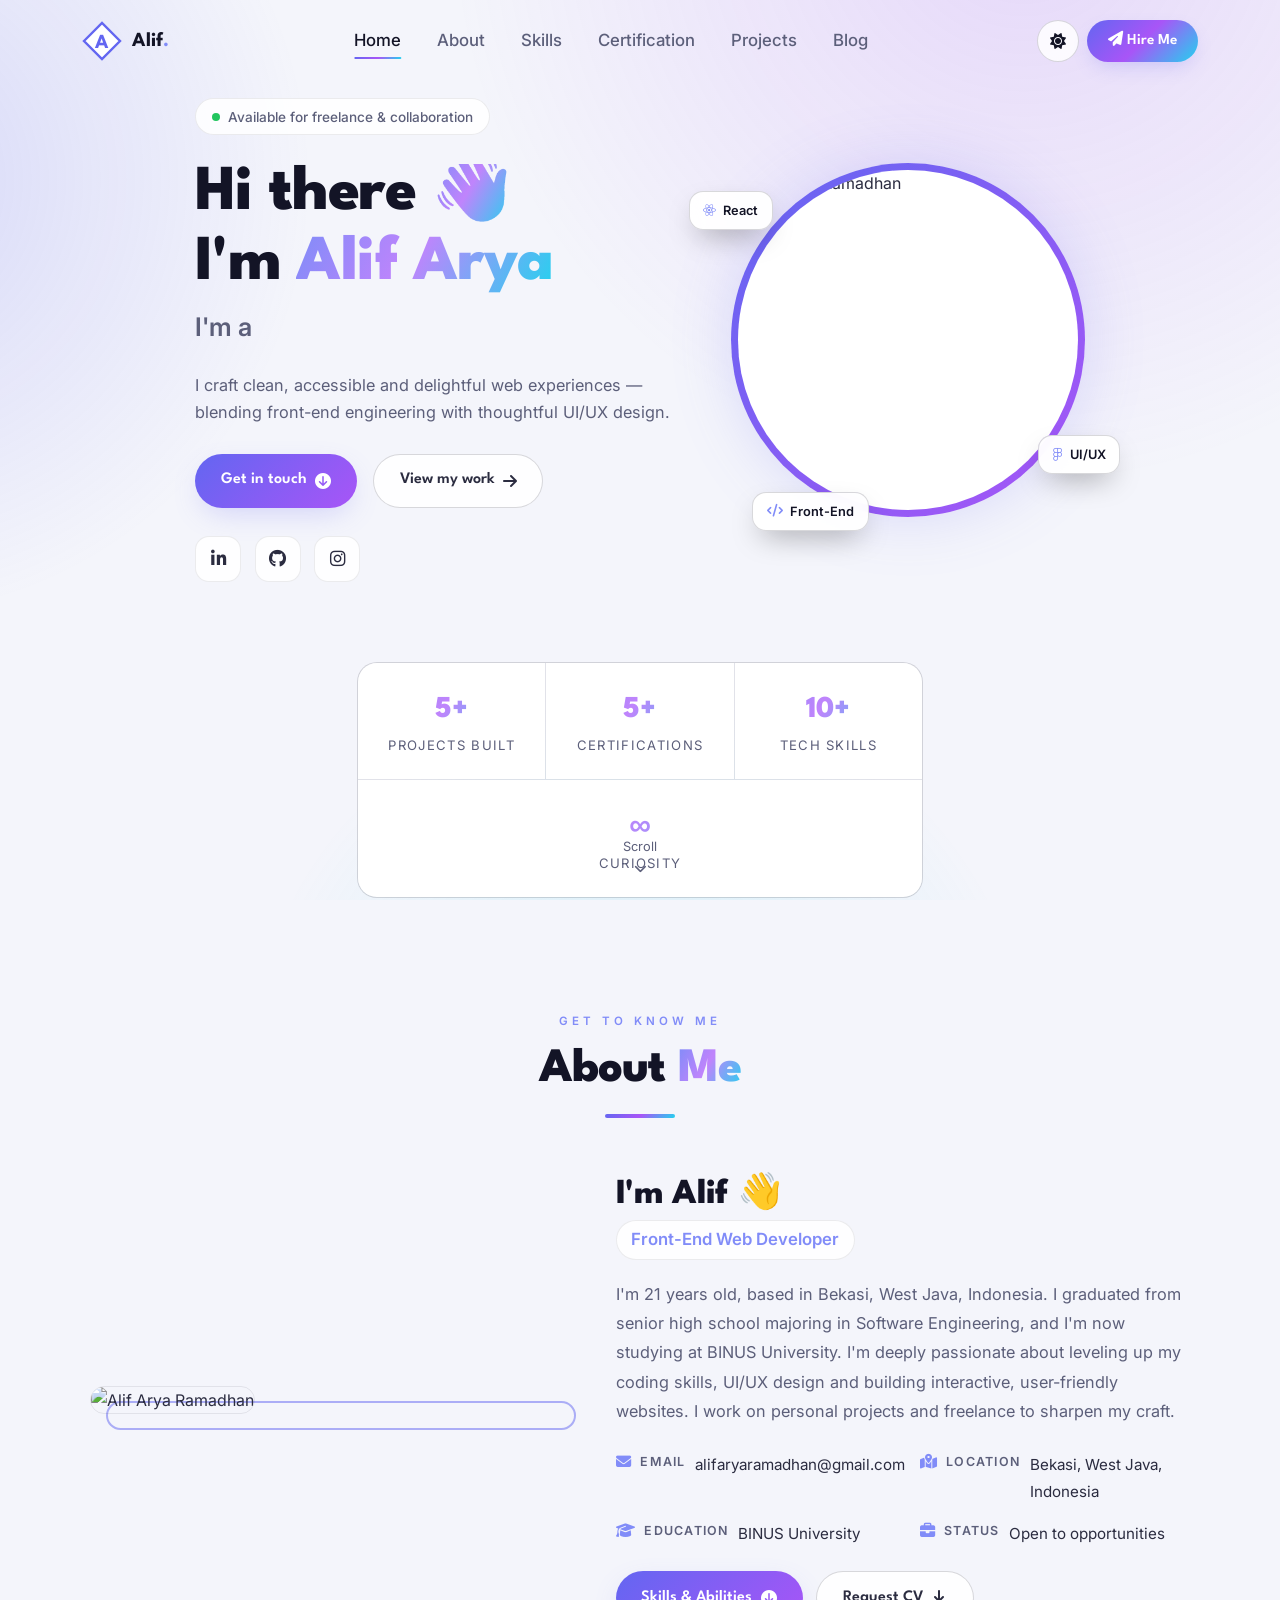
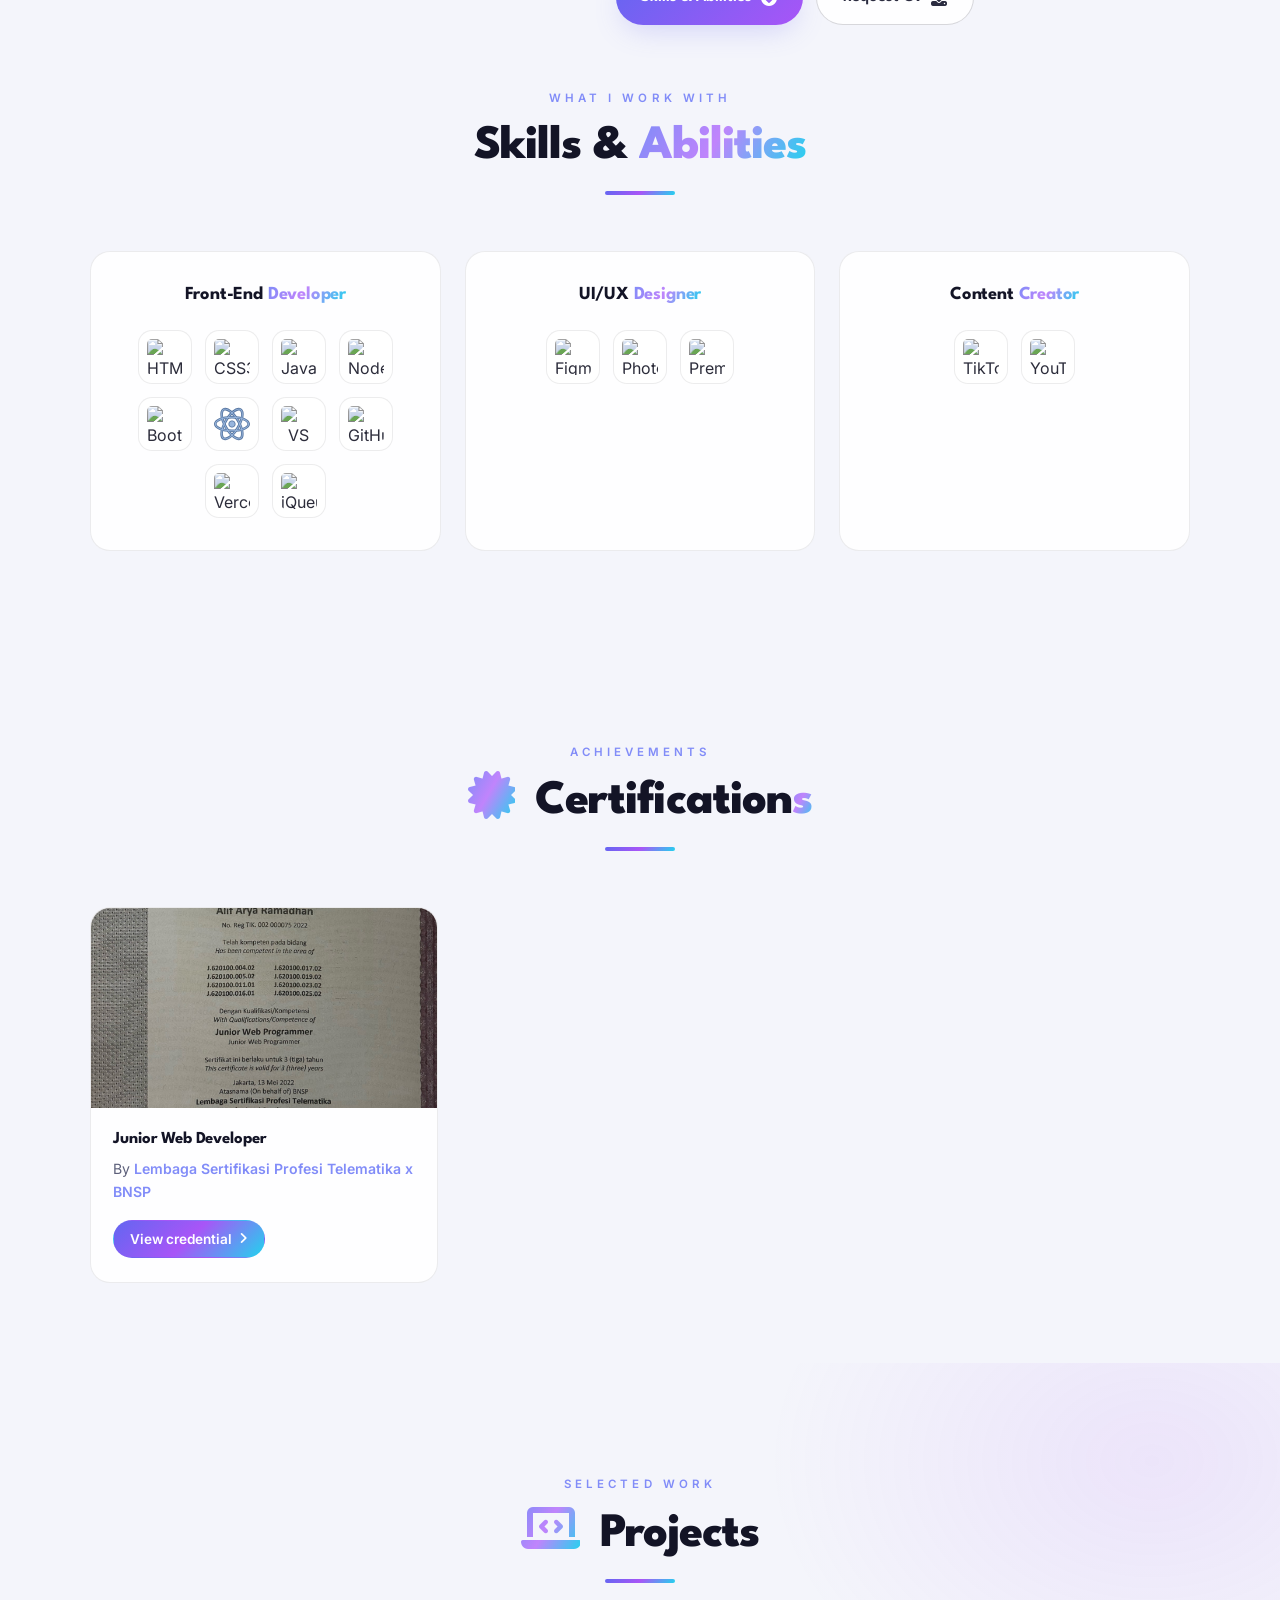
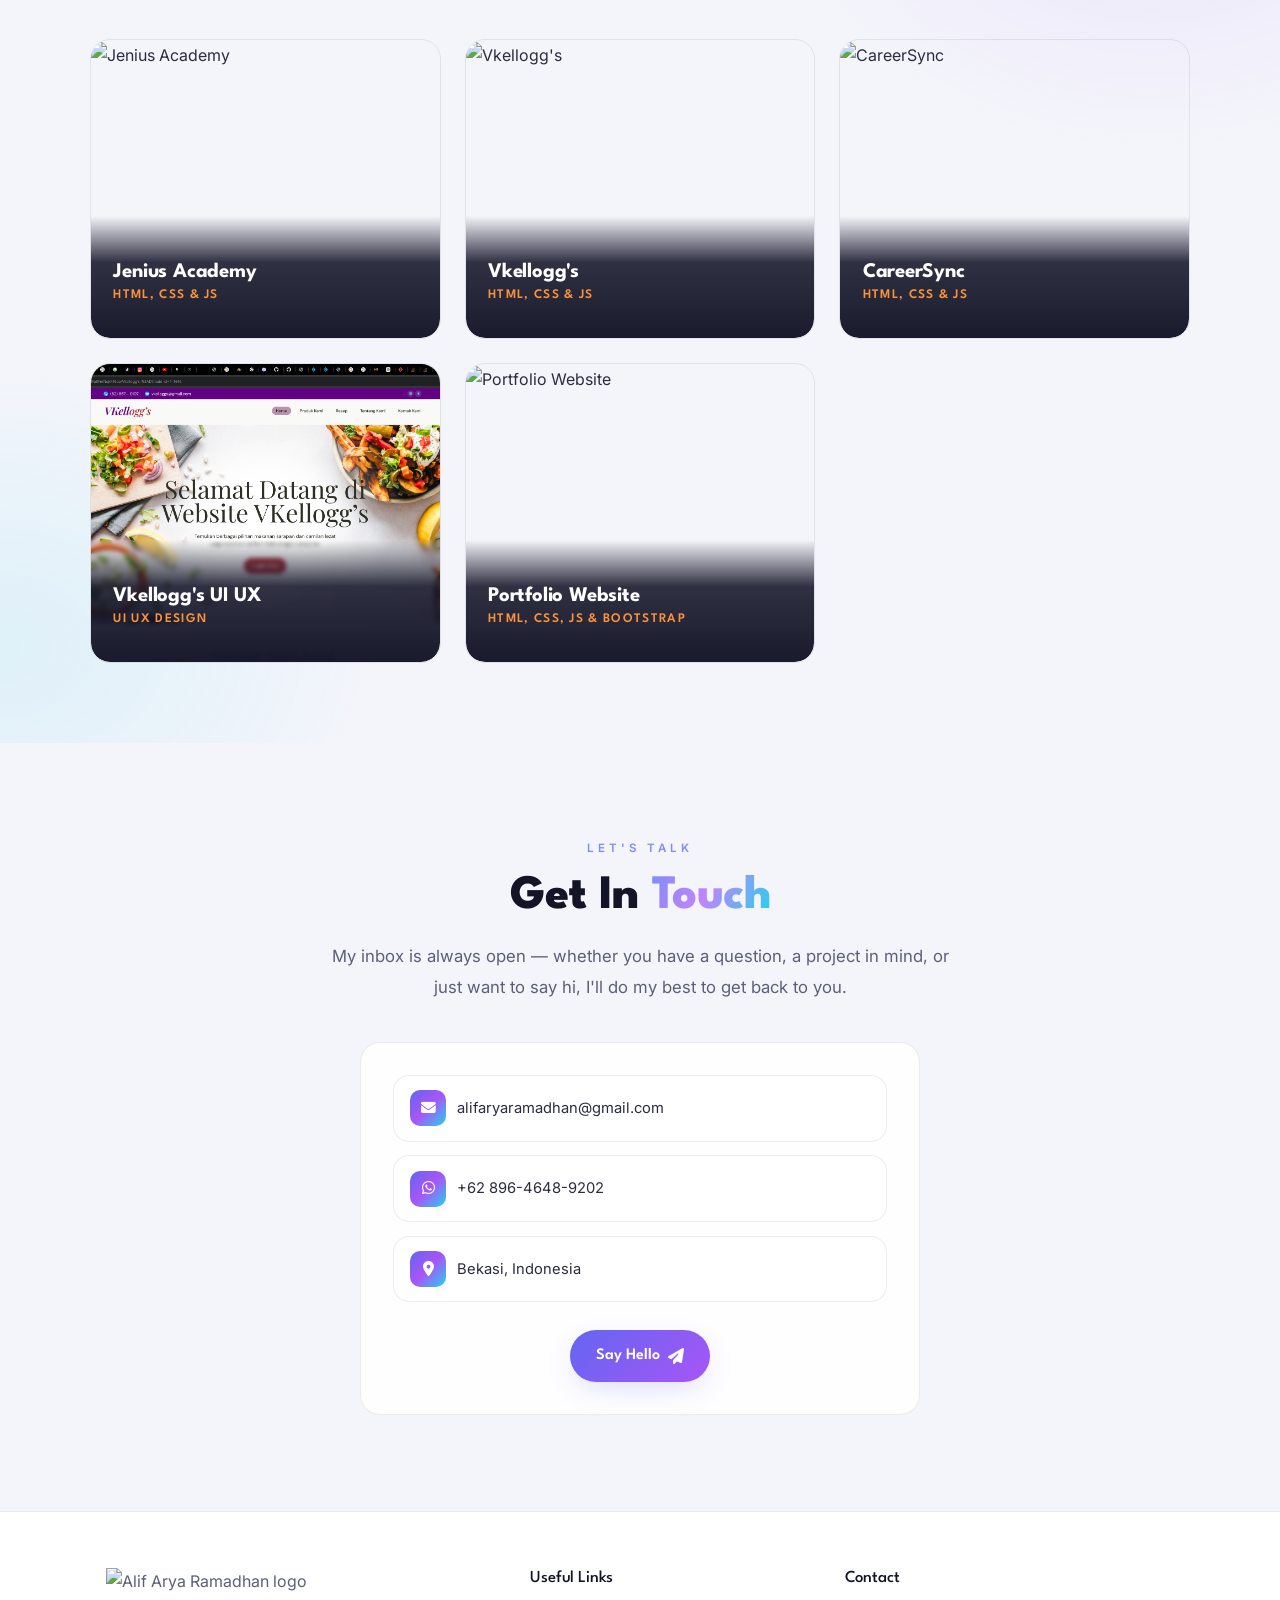
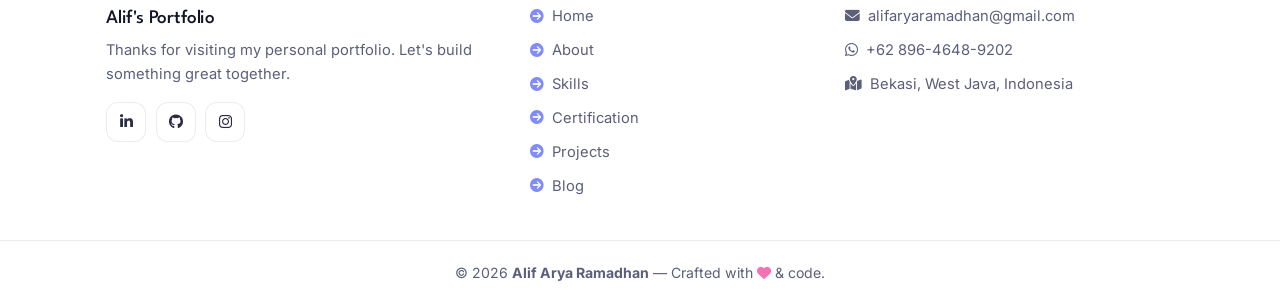
==== commit 7467f77d: "Update personal links and improve code formatting in portfolio" ====
--- a/index.html
+++ b/index.html
@@ -1,4 +1,4 @@
-<!DOCTYPE html>
+<!doctype html>
 <html lang="en" data-theme="dark">
   <head>
     <meta charset="utf-8" />
@@ -111,7 +111,7 @@
                 class="nav-link"
                 target="_blank"
                 rel="noopener noreferrer"
-                href="https://blog.alifaryaramadhan.my.id"
+                href="https://blog.alifaryaramadhan.com"
                 >Blog</a
               >
             </li>
@@ -128,7 +128,7 @@
             </button>
             <a
               class="nav-cta"
-              href="mailto:alifaryaramadhan@binus.ac.id"
+              href="mailto:alifaryaramadhan@gmail.com"
               rel="noopener noreferrer"
             >
               <i class="fas fa-paper-plane"></i> Hire Me
@@ -144,7 +144,8 @@
       <div class="content d-flex flex-wrap flex-row">
         <div class="intro">
           <span class="greeting">
-            <span class="dot"></span> Available for freelance &amp; collaboration
+            <span class="dot"></span> Available for freelance &amp;
+            collaboration
           </span>
           <h2>
             Hi there <span>👋</span><br />
@@ -206,10 +207,16 @@
         </div>
 
         <div class="image">
-          <img draggable="false" src="assets/img/profile.png" alt="Alif Arya Ramadhan" />
+          <img
+            draggable="false"
+            src="assets/img/profile.png"
+            alt="Alif Arya Ramadhan"
+          />
           <span class="float-badge b1"><i class="fab fa-react"></i> React</span>
           <span class="float-badge b2"><i class="fab fa-figma"></i> UI/UX</span>
-          <span class="float-badge b3"><i class="fas fa-code"></i> Front-End</span>
+          <span class="float-badge b3"
+            ><i class="fas fa-code"></i> Front-End</span
+          >
         </div>
       </div>
 
@@ -248,29 +255,39 @@
         <div class="section-divider"></div>
 
         <div class="about-grid">
-          <div class="about-image" data-aos="fade-right" data-aos-duration="900">
+          <div
+            class="about-image"
+            data-aos="fade-right"
+            data-aos-duration="900"
+          >
             <div class="frame"></div>
-            <img src="assets/img/profile.png" alt="Alif Arya Ramadhan" draggable="false" />
+            <img
+              src="assets/img/profile.png"
+              alt="Alif Arya Ramadhan"
+              draggable="false"
+            />
           </div>
           <div class="intro" data-aos="fade-left" data-aos-duration="900">
             <h3>I'm Alif 👋</h3>
             <span class="tagline">Front-End Web Developer</span>
             <p>
-              I'm <span id="age">19</span> years old, based in Bekasi, West Java,
-              Indonesia. I graduated from senior high school majoring in Software
-              Engineering, and I'm now studying at BINUS University. I'm deeply
-              passionate about leveling up my coding skills, UI/UX design and
-              building interactive, user-friendly websites. I work on personal
-              projects and freelance to sharpen my craft.
+              I'm <span id="age">19</span> years old, based in Bekasi, West
+              Java, Indonesia. I graduated from senior high school majoring in
+              Software Engineering, and I'm now studying at BINUS University.
+              I'm deeply passionate about leveling up my coding skills, UI/UX
+              design and building interactive, user-friendly websites. I work on
+              personal projects and freelance to sharpen my craft.
             </p>
             <div class="hire-me">
               <p>
                 <i class="fa fa-envelope"></i>
-                <span><strong>Email</strong>alifaryaramadhan@binus.ac.id</span>
+                <span><strong>Email</strong>alifaryaramadhan@gmail.com</span>
               </p>
               <p>
                 <i class="fa fa-map-marked-alt"></i>
-                <span><strong>Location</strong>Bekasi, West Java, Indonesia</span>
+                <span
+                  ><strong>Location</strong>Bekasi, West Java, Indonesia</span
+                >
               </p>
               <p>
                 <i class="fa fa-graduation-cap"></i>
@@ -286,7 +303,10 @@
                 <span>Skills &amp; Abilities</span>
                 <i class="fas fa-arrow-circle-down"></i>
               </a>
-              <a href="mailto:alifaryaramadhan@binus.ac.id?subject=Requesting%20CV" class="btn-ghost">
+              <a
+                href="mailto:alifaryaramadhan@gmail.com?subject=Requesting%20CV"
+                class="btn-ghost"
+              >
                 <span>Request CV</span>
                 <i class="fas fa-download"></i>
               </a>
@@ -305,36 +325,125 @@
           <div class="section-divider"></div>
 
           <div class="skills-grid">
-            <div class="skill-card glass" data-aos="fade-up" data-aos-duration="800">
+            <div
+              class="skill-card glass"
+              data-aos="fade-up"
+              data-aos-duration="800"
+            >
               <h3>Front-End <span>Developer</span></h3>
               <div class="image">
-                <img draggable="false" src="assets/img/skills/icons8-html-5.svg" alt="HTML5" title="HTML5" />
-                <img draggable="false" src="assets/img/skills/icons8-css3.svg" alt="CSS3" title="CSS3" />
-                <img draggable="false" src="assets/img/skills/icons8-javascript.svg" alt="JavaScript" title="JavaScript" />
-                <img draggable="false" src="assets/img/skills/icons8-node-js.svg" alt="Node.js" title="Node.js" />
-                <img draggable="false" src="assets/img/skills/icons8-bootstrap.svg" alt="Bootstrap" title="Bootstrap" />
-                <img draggable="false" src="assets/img/skills/icons8-react.svg" alt="React" title="React" />
-                <img draggable="false" src="assets/img/skills/icons8-visual-studio.svg" alt="VS Code" title="VS Code" />
-                <img draggable="false" src="assets/img/skills/icons8-github.svg" alt="GitHub" title="GitHub" />
-                <img draggable="false" src="assets/img/skills/vercel.svg" alt="Vercel" title="Vercel" />
-                <img draggable="false" src="assets/img/skills/icons8-jquery.svg" alt="jQuery" title="jQuery" />
+                <img
+                  draggable="false"
+                  src="assets/img/skills/icons8-html-5.svg"
+                  alt="HTML5"
+                  title="HTML5"
+                />
+                <img
+                  draggable="false"
+                  src="assets/img/skills/icons8-css3.svg"
+                  alt="CSS3"
+                  title="CSS3"
+                />
+                <img
+                  draggable="false"
+                  src="assets/img/skills/icons8-javascript.svg"
+                  alt="JavaScript"
+                  title="JavaScript"
+                />
+                <img
+                  draggable="false"
+                  src="assets/img/skills/icons8-node-js.svg"
+                  alt="Node.js"
+                  title="Node.js"
+                />
+                <img
+                  draggable="false"
+                  src="assets/img/skills/icons8-bootstrap.svg"
+                  alt="Bootstrap"
+                  title="Bootstrap"
+                />
+                <img
+                  draggable="false"
+                  src="assets/img/skills/icons8-react.svg"
+                  alt="React"
+                  title="React"
+                />
+                <img
+                  draggable="false"
+                  src="assets/img/skills/icons8-visual-studio.svg"
+                  alt="VS Code"
+                  title="VS Code"
+                />
+                <img
+                  draggable="false"
+                  src="assets/img/skills/icons8-github.svg"
+                  alt="GitHub"
+                  title="GitHub"
+                />
+                <img
+                  draggable="false"
+                  src="assets/img/skills/vercel.svg"
+                  alt="Vercel"
+                  title="Vercel"
+                />
+                <img
+                  draggable="false"
+                  src="assets/img/skills/icons8-jquery.svg"
+                  alt="jQuery"
+                  title="jQuery"
+                />
               </div>
             </div>
 
-            <div class="skill-card glass" data-aos="fade-up" data-aos-duration="800" data-aos-delay="120">
+            <div
+              class="skill-card glass"
+              data-aos="fade-up"
+              data-aos-duration="800"
+              data-aos-delay="120"
+            >
               <h3>UI/UX <span>Designer</span></h3>
               <div class="image">
-                <img draggable="false" src="assets/img/skills/icons8-figma.svg" alt="Figma" title="Figma" />
-                <img draggable="false" src="assets/img/skills/icons8-adobe-photoshop.svg" alt="Photoshop" title="Photoshop" />
-                <img draggable="false" src="assets/img/skills/icons8-adobe-premiere-pro.svg" alt="Premiere Pro" title="Premiere Pro" />
+                <img
+                  draggable="false"
+                  src="assets/img/skills/icons8-figma.svg"
+                  alt="Figma"
+                  title="Figma"
+                />
+                <img
+                  draggable="false"
+                  src="assets/img/skills/icons8-adobe-photoshop.svg"
+                  alt="Photoshop"
+                  title="Photoshop"
+                />
+                <img
+                  draggable="false"
+                  src="assets/img/skills/icons8-adobe-premiere-pro.svg"
+                  alt="Premiere Pro"
+                  title="Premiere Pro"
+                />
               </div>
             </div>
 
-            <div class="skill-card glass" data-aos="fade-up" data-aos-duration="800" data-aos-delay="240">
+            <div
+              class="skill-card glass"
+              data-aos="fade-up"
+              data-aos-duration="800"
+              data-aos-delay="240"
+            >
               <h3>Content <span>Creator</span></h3>
               <div class="image">
-                <img draggable="false" src="assets/img/skills/icons8-tiktok.svg" alt="TikTok" title="TikTok" />
-                <img draggable="false" src="assets/img/skills/icons8-youtube.svg" alt="YouTube" title="YouTube" />
+                <img
+                  draggable="false"
+                  src="assets/img/skills/icons8-tiktok.svg"
+                  alt="TikTok"
+                  title="TikTok"
+                />
+                <img
+                  draggable="false"
+                  src="assets/img/skills/icons8-youtube.svg"
+                  alt="YouTube"
+                  title="YouTube"
+                />
               </div>
             </div>
           </div>
@@ -373,20 +482,22 @@
     <!-- ================= CONTACT ================= -->
     <section id="contact" class="contact">
       <span class="section-eyebrow">Let's talk</span>
-      <h2 class="title" data-aos="fade-down">
-        Get In <span>Touch</span>
-      </h2>
+      <h2 class="title" data-aos="fade-down">Get In <span>Touch</span></h2>
       <p data-aos="fade-up" data-aos-delay="100">
-        My inbox is always open — whether you have a question, a project in mind,
-        or just want to say hi, I'll do my best to get back to you.
+        My inbox is always open — whether you have a question, a project in
+        mind, or just want to say hi, I'll do my best to get back to you.
       </p>
 
       <div class="contact-card glass" data-aos="zoom-in" data-aos-delay="150">
         <div class="contact-rows">
-          <a href="mailto:alifaryaramadhan@binus.ac.id">
-            <i class="fas fa-envelope"></i> alifaryaramadhan@binus.ac.id
+          <a href="mailto:alifaryaramadhan@gmail.com">
+            <i class="fas fa-envelope"></i> alifaryaramadhan@gmail.com
           </a>
-          <a href="https://wa.me/6289646489202" target="_blank" rel="noopener noreferrer">
+          <a
+            href="https://wa.me/6289646489202"
+            target="_blank"
+            rel="noopener noreferrer"
+          >
             <i class="fab fa-whatsapp"></i> +62 896-4648-9202
           </a>
           <span class="item">
@@ -395,7 +506,7 @@
         </div>
         <a
           class="btn-gradient"
-          href="mailto:alifaryaramadhan@binus.ac.id?subject=Hello%20Alif!"
+          href="mailto:alifaryaramadhan@gmail.com?subject=Hello%20Alif!"
           rel="noopener noreferrer"
         >
           Say Hello <i class="fa fa-paper-plane"></i>
@@ -442,21 +553,37 @@
           <a href="#home"><i class="fa fa-arrow-circle-right"></i> Home</a>
           <a href="#about"><i class="fa fa-arrow-circle-right"></i> About</a>
           <a href="#skills"><i class="fa fa-arrow-circle-right"></i> Skills</a>
-          <a href="#certification"><i class="fa fa-arrow-circle-right"></i> Certification</a>
-          <a href="#project"><i class="fa fa-arrow-circle-right"></i> Projects</a>
-          <a href="https://blog.alifaryaramadhan.my.id" target="_blank" rel="noopener noreferrer">
+          <a href="#certification"
+            ><i class="fa fa-arrow-circle-right"></i> Certification</a
+          >
+          <a href="#project"
+            ><i class="fa fa-arrow-circle-right"></i> Projects</a
+          >
+          <a
+            href="https://blog.alifaryaramadhan.my.id"
+            target="_blank"
+            rel="noopener noreferrer"
+          >
             <i class="fa fa-arrow-circle-right"></i> Blog
           </a>
         </div>
         <div class="content">
           <h4>Contact</h4>
-          <a href="mailto:alifaryaramadhan@binus.ac.id">
-            <i class="fas fa-envelope"></i> alifaryaramadhan@binus.ac.id
+          <a href="mailto:alifaryaramadhan@gmail.com">
+            <i class="fas fa-envelope"></i> alifaryaramadhan@gmail.com
           </a>
-          <a href="https://wa.me/6289646489202" target="_blank" rel="noopener noreferrer">
+          <a
+            href="https://wa.me/6289646489202"
+            target="_blank"
+            rel="noopener noreferrer"
+          >
             <i class="fab fa-whatsapp"></i> +62 896-4648-9202
           </a>
-          <a href="https://maps.google.com/?q=Bekasi" target="_blank" rel="noopener noreferrer">
+          <a
+            href="https://maps.google.com/?q=Bekasi"
+            target="_blank"
+            rel="noopener noreferrer"
+          >
             <i class="fas fa-map-marked-alt"></i> Bekasi, West Java, Indonesia
           </a>
         </div>
